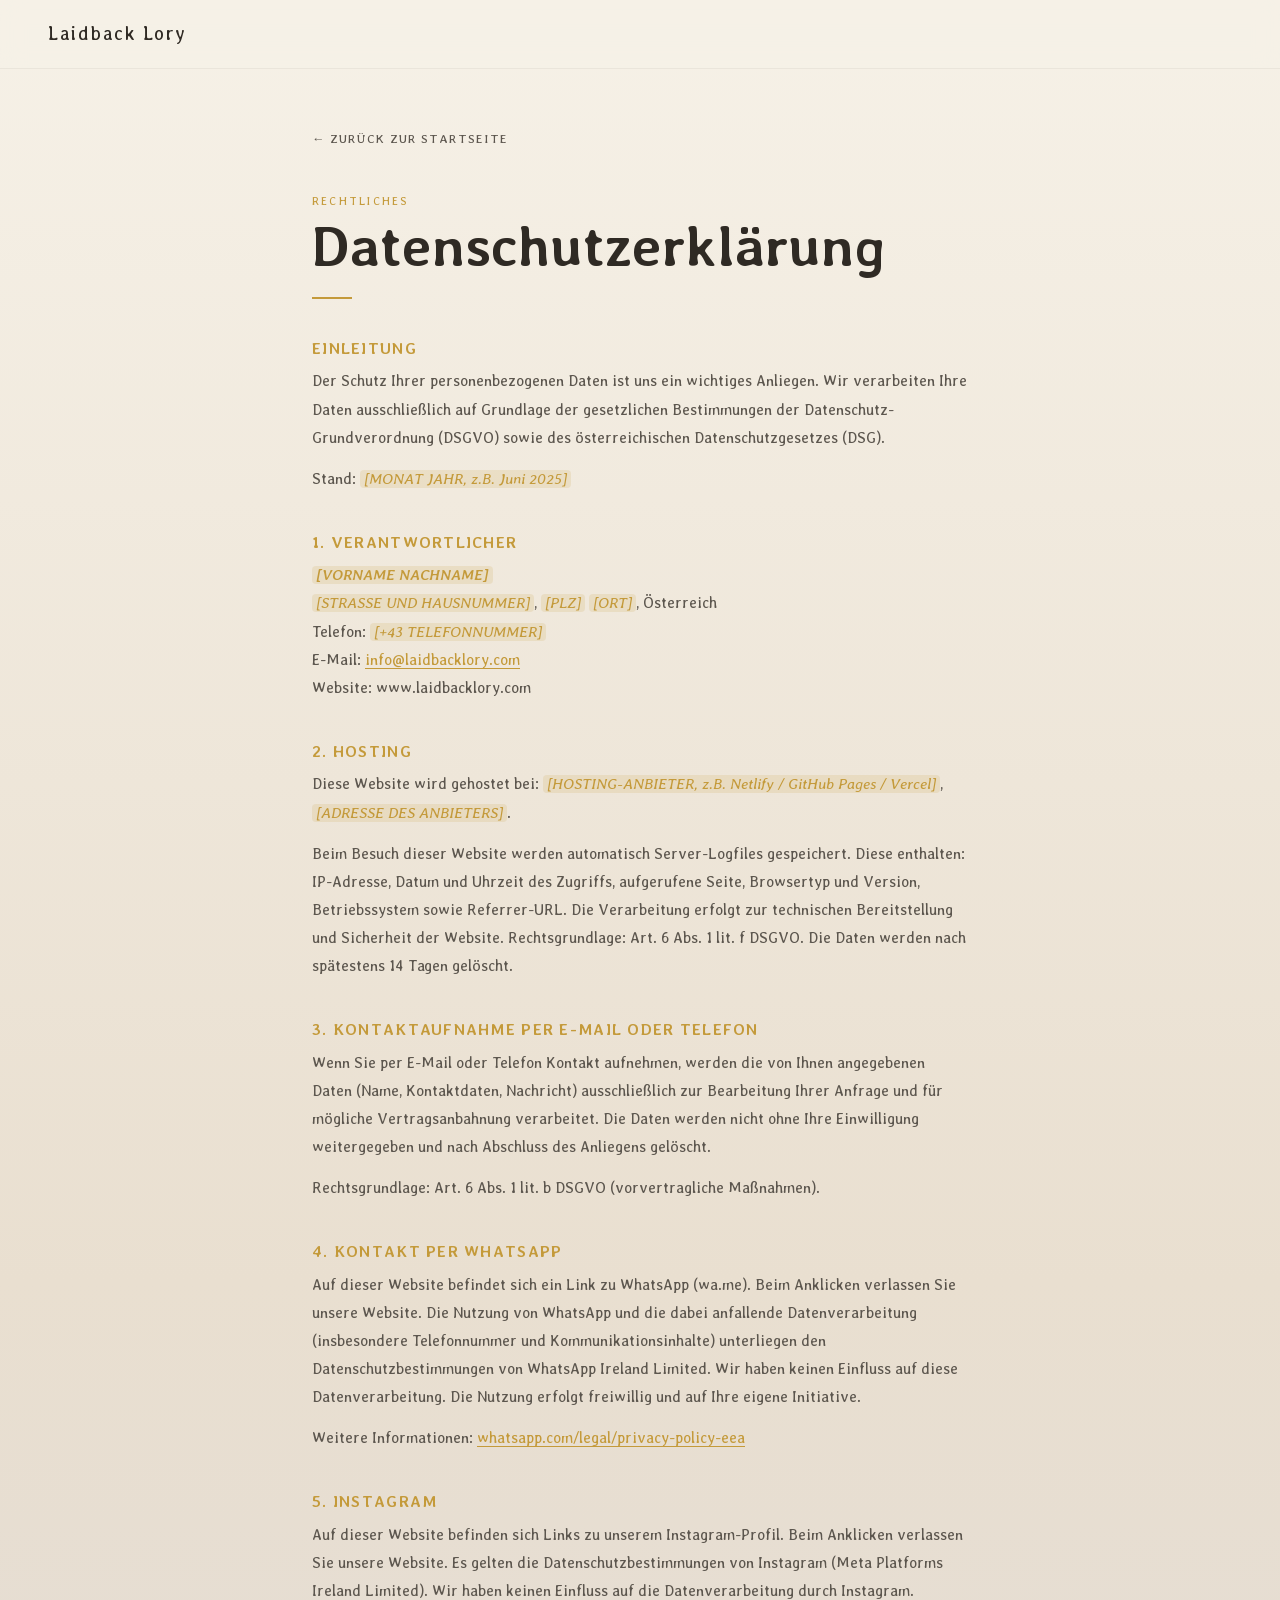
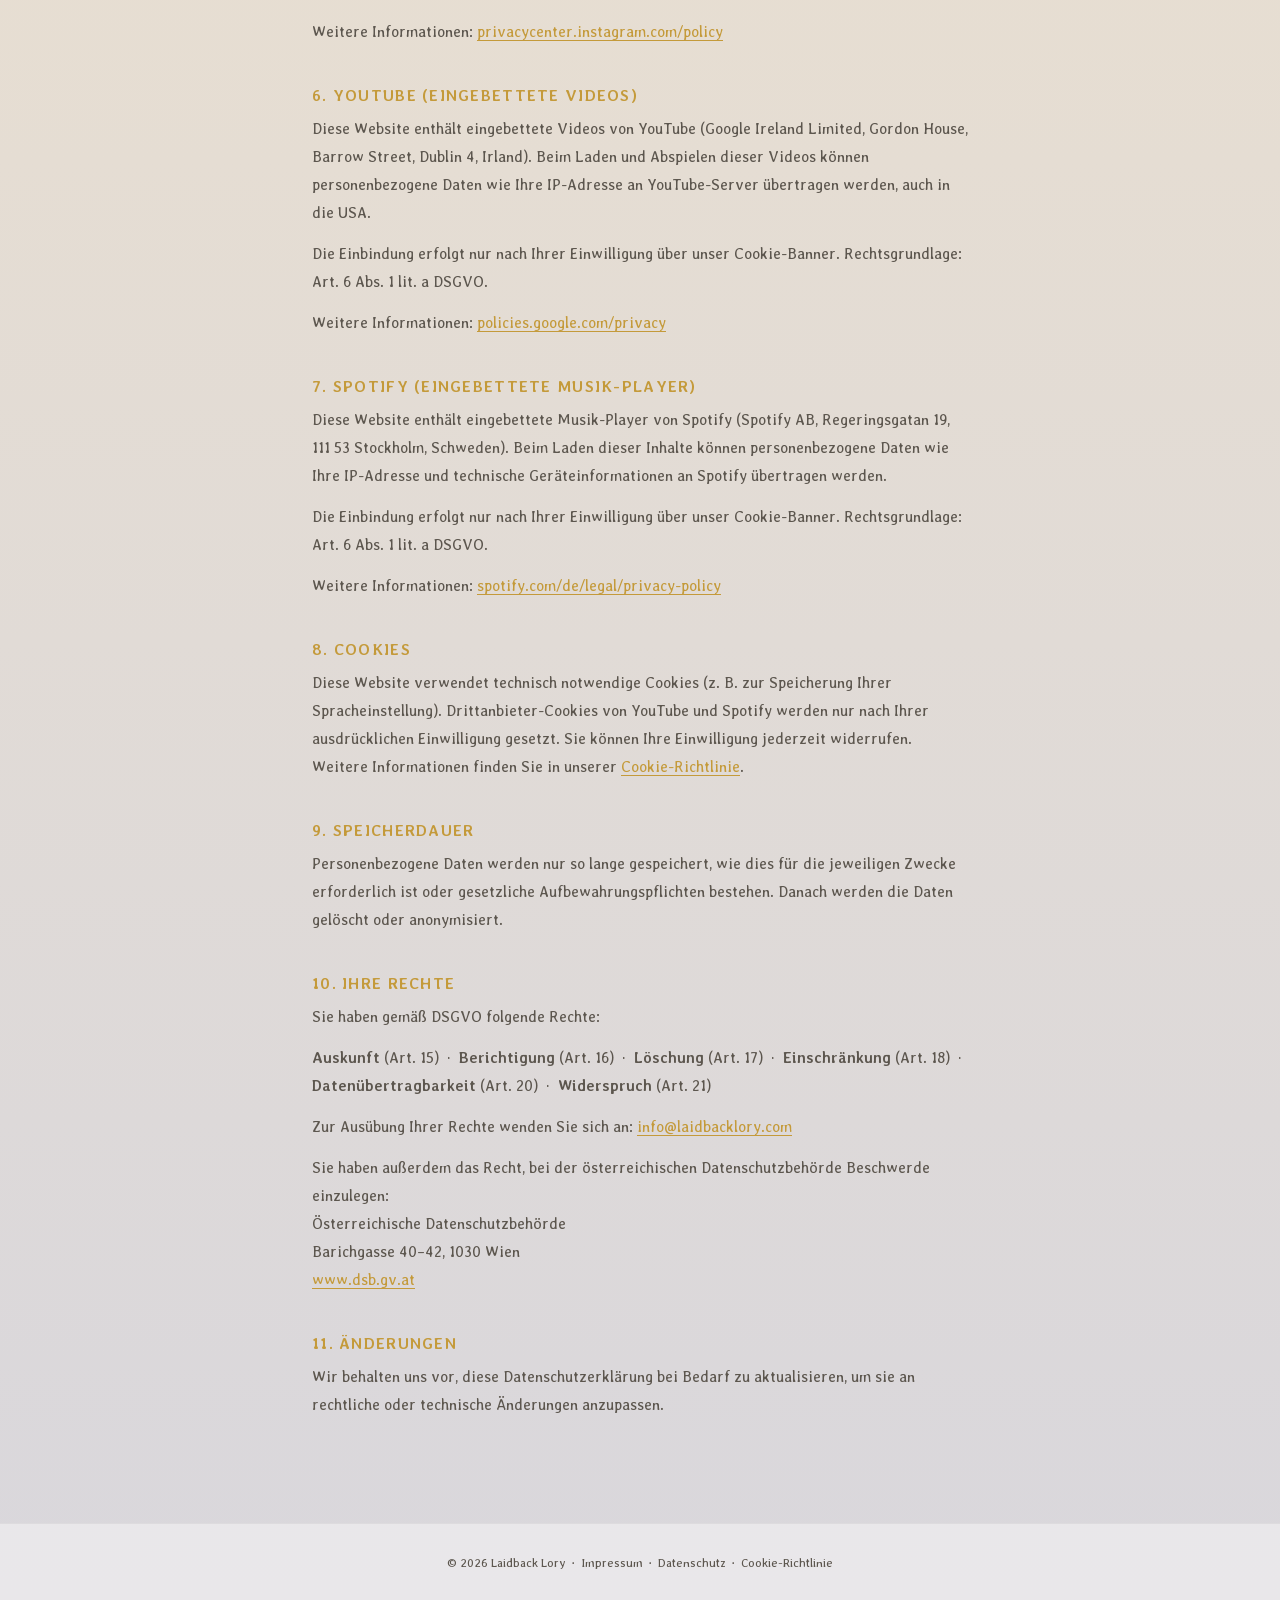
==== datenschutz.html @ 18f34f36 "document data" ====
<!DOCTYPE html>
<html lang="de">
<head>
  <meta charset="UTF-8" />
  <meta name="viewport" content="width=device-width, initial-scale=1.0"/>
  <title>Datenschutzerklärung — Laidback Lory</title>
  <meta name="robots" content="noindex, nofollow">
  <link href="https://fonts.googleapis.com/css2?family=Averia+Libre:ital,wght@0,300;0,400;0,700;1,300;1,400;1,700&display=swap" rel="stylesheet">
  <link rel="stylesheet" href="style.css">
  <style>
    .legal-wrap { max-width: 720px; margin: 0 auto; padding: 8rem 2rem 4rem; }
    .legal-wrap .section-label { font-size: 0.7rem; letter-spacing: 0.2em; text-transform: uppercase; color: var(--mustard); display: block; margin-bottom: 0.5rem; }
    .legal-wrap h1 { font-family: var(--font-h1); font-size: clamp(2rem, 5vw, 3.5rem); font-weight: 700; line-height: 1.1; margin-bottom: 0.5rem; }
    .legal-wrap .divider { width: 40px; height: 2px; background: var(--mustard); margin: 1.2rem 0 2.5rem; }
    .legal-block { margin-bottom: 2.5rem; }
    .legal-block h2 { font-family: var(--font-h2); font-size: 1rem; font-weight: 700; letter-spacing: 0.08em; text-transform: uppercase; color: var(--mustard); margin-bottom: 0.6rem; }
    .legal-block p { font-size: 0.95rem; color: var(--text-soft); line-height: 1.85; margin-bottom: 0.8rem; }
    .legal-block a { color: var(--mustard); text-decoration: underline; text-underline-offset: 3px; }
    .back-link { display: inline-flex; align-items: center; gap: 0.4rem; font-size: 0.78rem; letter-spacing: 0.1em; text-transform: uppercase; color: var(--text-soft); margin-bottom: 3rem; transition: color 0.2s; }
    .back-link:hover { color: var(--mustard); }
    .placeholder { background: rgba(196,154,58,0.15); border-radius: 4px; padding: 0 4px; color: #c49a3a; font-style: italic; }
  </style>
</head>
<body>
  <nav><a href="index.html" class="nav-logo">Laidback Lory</a></nav>

  <div class="legal-wrap">
    <a href="index.html" class="back-link">← Zurück zur Startseite</a>
    <span class="section-label">Rechtliches</span>
    <h1>Datenschutz&shy;erklärung</h1>
    <div class="divider"></div>

    <div class="legal-block">
      <h2>Einleitung</h2>
      <p>Der Schutz Ihrer personenbezogenen Daten ist uns ein wichtiges Anliegen. Wir verarbeiten Ihre Daten ausschließlich auf Grundlage der gesetzlichen Bestimmungen der Datenschutz-Grundverordnung (DSGVO) sowie des österreichischen Datenschutzgesetzes (DSG).</p>
      <p>Stand: <span class="placeholder">[MONAT JAHR, z.B. Juni 2025]</span></p>
    </div>

    <div class="legal-block">
      <h2>1. Verantwortlicher</h2>
      <p>
        <strong><span class="placeholder">[VORNAME NACHNAME]</span></strong><br>
        <span class="placeholder">[STRASSE UND HAUSNUMMER]</span>, <span class="placeholder">[PLZ]</span> <span class="placeholder">[ORT]</span>, Österreich<br>
        Telefon: <span class="placeholder">[+43 TELEFONNUMMER]</span><br>
        E-Mail: <a href="mailto:info@laidbacklory.com">info@laidbacklory.com</a><br>
        Website: www.laidbacklory.com
      </p>
    </div>

    <div class="legal-block">
      <h2>2. Hosting</h2>
      <p>Diese Website wird gehostet bei: <span class="placeholder">[HOSTING-ANBIETER, z.B. Netlify / GitHub Pages / Vercel]</span>, <span class="placeholder">[ADRESSE DES ANBIETERS]</span>.</p>
      <p>Beim Besuch dieser Website werden automatisch Server-Logfiles gespeichert. Diese enthalten: IP-Adresse, Datum und Uhrzeit des Zugriffs, aufgerufene Seite, Browsertyp und Version, Betriebssystem sowie Referrer-URL. Die Verarbeitung erfolgt zur technischen Bereitstellung und Sicherheit der Website. Rechtsgrundlage: Art. 6 Abs. 1 lit. f DSGVO. Die Daten werden nach spätestens 14 Tagen gelöscht.</p>
    </div>

    <div class="legal-block">
      <h2>3. Kontaktaufnahme per E-Mail oder Telefon</h2>
      <p>Wenn Sie per E-Mail oder Telefon Kontakt aufnehmen, werden die von Ihnen angegebenen Daten (Name, Kontaktdaten, Nachricht) ausschließlich zur Bearbeitung Ihrer Anfrage und für mögliche Vertragsanbahnung verarbeitet. Die Daten werden nicht ohne Ihre Einwilligung weitergegeben und nach Abschluss des Anliegens gelöscht.</p>
      <p>Rechtsgrundlage: Art. 6 Abs. 1 lit. b DSGVO (vorvertragliche Maßnahmen).</p>
    </div>

    <div class="legal-block">
      <h2>4. Kontakt per WhatsApp</h2>
      <p>Auf dieser Website befindet sich ein Link zu WhatsApp (wa.me). Beim Anklicken verlassen Sie unsere Website. Die Nutzung von WhatsApp und die dabei anfallende Datenverarbeitung (insbesondere Telefonnummer und Kommunikationsinhalte) unterliegen den Datenschutzbestimmungen von WhatsApp Ireland Limited. Wir haben keinen Einfluss auf diese Datenverarbeitung. Die Nutzung erfolgt freiwillig und auf Ihre eigene Initiative.</p>
      <p>Weitere Informationen: <a href="https://www.whatsapp.com/legal/privacy-policy-eea" target="_blank" rel="noopener">whatsapp.com/legal/privacy-policy-eea</a></p>
    </div>

    <div class="legal-block">
      <h2>5. Instagram</h2>
      <p>Auf dieser Website befinden sich Links zu unserem Instagram-Profil. Beim Anklicken verlassen Sie unsere Website. Es gelten die Datenschutzbestimmungen von Instagram (Meta Platforms Ireland Limited). Wir haben keinen Einfluss auf die Datenverarbeitung durch Instagram.</p>
      <p>Weitere Informationen: <a href="https://privacycenter.instagram.com/policy" target="_blank" rel="noopener">privacycenter.instagram.com/policy</a></p>
    </div>

    <div class="legal-block">
      <h2>6. YouTube (eingebettete Videos)</h2>
      <p>Diese Website enthält eingebettete Videos von YouTube (Google Ireland Limited, Gordon House, Barrow Street, Dublin 4, Irland). Beim Laden und Abspielen dieser Videos können personenbezogene Daten wie Ihre IP-Adresse an YouTube-Server übertragen werden, auch in die USA.</p>
      <p>Die Einbindung erfolgt nur nach Ihrer Einwilligung über unser Cookie-Banner. Rechtsgrundlage: Art. 6 Abs. 1 lit. a DSGVO.</p>
      <p>Weitere Informationen: <a href="https://policies.google.com/privacy?hl=de" target="_blank" rel="noopener">policies.google.com/privacy</a></p>
    </div>

    <div class="legal-block">
      <h2>7. Spotify (eingebettete Musik-Player)</h2>
      <p>Diese Website enthält eingebettete Musik-Player von Spotify (Spotify AB, Regeringsgatan 19, 111 53 Stockholm, Schweden). Beim Laden dieser Inhalte können personenbezogene Daten wie Ihre IP-Adresse und technische Geräteinformationen an Spotify übertragen werden.</p>
      <p>Die Einbindung erfolgt nur nach Ihrer Einwilligung über unser Cookie-Banner. Rechtsgrundlage: Art. 6 Abs. 1 lit. a DSGVO.</p>
      <p>Weitere Informationen: <a href="https://www.spotify.com/de/legal/privacy-policy/" target="_blank" rel="noopener">spotify.com/de/legal/privacy-policy</a></p>
    </div>

    <div class="legal-block">
      <h2>8. Cookies</h2>
      <p>Diese Website verwendet technisch notwendige Cookies (z. B. zur Speicherung Ihrer Spracheinstellung). Drittanbieter-Cookies von YouTube und Spotify werden nur nach Ihrer ausdrücklichen Einwilligung gesetzt. Sie können Ihre Einwilligung jederzeit widerrufen. Weitere Informationen finden Sie in unserer <a href="cookies.html">Cookie-Richtlinie</a>.</p>
    </div>

    <div class="legal-block">
      <h2>9. Speicherdauer</h2>
      <p>Personenbezogene Daten werden nur so lange gespeichert, wie dies für die jeweiligen Zwecke erforderlich ist oder gesetzliche Aufbewahrungspflichten bestehen. Danach werden die Daten gelöscht oder anonymisiert.</p>
    </div>

    <div class="legal-block">
      <h2>10. Ihre Rechte</h2>
      <p>Sie haben gemäß DSGVO folgende Rechte:</p>
      <p>
        <strong>Auskunft</strong> (Art. 15) &nbsp;·&nbsp; <strong>Berichtigung</strong> (Art. 16) &nbsp;·&nbsp; <strong>Löschung</strong> (Art. 17) &nbsp;·&nbsp;
        <strong>Einschränkung</strong> (Art. 18) &nbsp;·&nbsp; <strong>Datenübertragbarkeit</strong> (Art. 20) &nbsp;·&nbsp; <strong>Widerspruch</strong> (Art. 21)
      </p>
      <p>Zur Ausübung Ihrer Rechte wenden Sie sich an: <a href="mailto:info@laidbacklory.com">info@laidbacklory.com</a></p>
      <p>Sie haben außerdem das Recht, bei der österreichischen Datenschutzbehörde Beschwerde einzulegen:<br>
      Österreichische Datenschutzbehörde<br>
      Barichgasse 40–42, 1030 Wien<br>
      <a href="https://www.dsb.gv.at" target="_blank" rel="noopener">www.dsb.gv.at</a></p>
    </div>

    <div class="legal-block">
      <h2>11. Änderungen</h2>
      <p>Wir behalten uns vor, diese Datenschutzerklärung bei Bedarf zu aktualisieren, um sie an rechtliche oder technische Änderungen anzupassen.</p>
    </div>
  </div>

  <footer>
    <p>&copy; <span id="yr"></span> Laidback Lory &nbsp;·&nbsp;
    <a href="impressum.html">Impressum</a> &nbsp;·&nbsp;
    <a href="datenschutz.html">Datenschutz</a> &nbsp;·&nbsp;
    <a href="cookies.html">Cookie-Richtlinie</a></p>
  </footer>
  <script>document.getElementById('yr').textContent = new Date().getFullYear();</script>
</body>
</html>
---- style.css ----
/* ============================================================
   LAIDBACK LORY — style.css
   ============================================================ */




/* ████████████████████████████████████████████████████████████
   ✏️  ZONA DE EDICIÓN FÁCIL — TIPOGRAFÍAS
   Aquí podés cambiar cada fuente por separado sin tocar nada más.
   Para cambiar una fuente: reemplazá el nombre entre comillas.
   Ejemplo: 'DM Sans' → 'Georgia' o cualquier fuente de Google Fonts.
   ████████████████████████████████████████████████████████████ */

:root {

  /* ── Fuentes ─────────────────────────────────────────────── */

  /* Fuente del CUERPO — texto general de la página */
  --font-body: 'Averia Libre', sans-serif;

  /* Fuente del LOGO en la barra de navegación */
  --font-nav-logo: 'Averia Libre', serif;

  /* Fuente del TÍTULO PRINCIPAL H1 (sección Hero) */
  --font-h1: 'Averia Libre', serif;

  /* Fuente de los TÍTULOS DE SECCIÓN H2 (About, Music, Videos, etc.) */
  --font-h2: 'Averia Libre', serif;

  /* Fuente de los TÍTULOS DE TARJETA H3 (Weddings, Festivals, etc.) */
  --font-h3: 'Averia Libre', serif;

  /* Fuente de los TÍTULOS DE TRACK en la sección Music */
  --font-track-title: 'Averia Libre', serif;

  /* Fuente de los TÍTULOS DE VIDEO en la sección Videos */
  --font-video-title: 'Averia Libre', serif;

  /* Fuente del NOMBRE DE GÉNERO en la sección Repertoire */
  --font-genre-name: 'Averia Libre', serif;

  /* ── Tamaños de fuente ───────────────────────────────────── */

  /* Tamaño del TÍTULO PRINCIPAL H1 — usa clamp(mínimo, escalable, máximo) */
  --size-h1: clamp(3rem, 6vw, 6.5rem);

  /* Tamaño de los TÍTULOS DE SECCIÓN H2 */
  --size-h2: clamp(2rem, 4vw, 3rem);

  /* Tamaño de los TÍTULOS DE TARJETA H3 (servicios) */
  --size-h3: 1.25rem;

  /* Tamaño del LOGO en la navegación */
  --size-nav-logo: 1.2rem;

  /* Tamaño de los LINKS de navegación */
  --size-nav-links: 0.78rem;

  /* Tamaño del SUBTÍTULO del Hero ("Austrian Indie / Folk Soul") */
  --size-hero-tag: 0.7rem;

  /* Tamaño de la ETIQUETA de sección (ej: "Discography", "The Artist") */
  --size-section-label: 0.7rem;

  /* Tamaño del texto de las TARJETAS de servicios */
  --size-card-text: 0.92rem;

}




/* ████████████████████████████████████████████████████████████
   🖼️  ZONA DE EDICIÓN FÁCIL — IMÁGENES Y MULTIMEDIA
   Aquí podés cambiar el tamaño de cada imagen/video por separado.
   ████████████████████████████████████████████████████████████ */

:root {

  /* ── FOTO DE PORTADA (Hero) ──────────────────────────────── */
  /* Ruta de la imagen de fondo del Hero */
  /* Para cambiarla: reemplazá la URL entre comillas */
  --hero-bg-image: url(./img/PSX_20251005_213804.jpg);

  /* ── FOTO DE ABOUT ───────────────────────────────────────── */
  /* Ancho de la foto en la sección About (escritorio) */
  --about-img-width-desktop: 440px;
  /* Alto de la foto en la sección About (escritorio) */
  --about-img-height-desktop: 600px;
  /* Ancho de la foto en la sección About (móvil) */
  --about-img-width-mobile: 100%;
  /* Alto de la foto en la sección About (móvil) */
  --about-img-height-mobile: 420px;

  /* ── FOTOS DEL CARRUSEL ──────────────────────────────────── */
  /* Ancho de cada foto en el carrusel (escritorio) */
  --carousel-item-width: 340px;
  /* Alto de cada foto en el carrusel (escritorio) */
  --carousel-item-height: 220px;
  /* Ancho de cada foto en el carrusel (móvil) */
  --carousel-item-width-mobile: 270px;
  /* Alto de cada foto en el carrusel (móvil) */
  --carousel-item-height-mobile: 175px;

  /* ── VIDEOS (YouTube) ────────────────────────────────────── */
  /* Los videos usan proporción 16:9 automática — se adaptan al contenedor */
  /* Ancho mínimo de cada columna de video */
  --video-col-min-width: 320px;

  /* ── MÚSICA (Spotify embeds) ─────────────────────────────── */
  /* Ancho mínimo de cada columna de música */
  --music-col-min-width: 280px;

}




/* ============================================================
   1. COLORES Y VARIABLES DE DISEÑO
   ============================================================ */
:root {
  --cream:        #f6f1e7;
  --sand:         #e6dccb;
  --mustard:      #c49a3a;
  --mustard-soft: #d8b25c;
  --lavender:     #8f87a8;
  --ice-blue:     #b7cad6;
  --pine:         #5d6b63;
  --text-dark:    #2f2a24;
  --text-soft:    #5c564e;
  --section-bg:   #efe7da;
  --section-alt:  #e7dfd2;
  --card-bg:      rgba(255,255,255,0.45);
}


/* ============================================================
   2. RESET GENERAL
   ============================================================ */
* { margin: 0; padding: 0; box-sizing: border-box; }
html { scroll-behavior: smooth; }
body {
  background: linear-gradient(180deg, #f6f1e7 0%, #e9dfd0 40%, #d9d7dc 100%);
  color: var(--text-dark);
  font-family: var(--font-body);
  overflow-x: hidden;
}
a         { color: var(--text-soft); text-decoration: none; }
a:visited { color: var(--text-soft); }
a:hover   { color: var(--mustard); }
img, iframe { max-width: 100%; }


/* ============================================================
   3. NAVEGACIÓN
   ============================================================ */
nav {
  position: fixed;
  top: 0; left: 0; right: 0;
  z-index: 1000;
  display: flex;
  justify-content: space-between;
  align-items: center;
  padding: 1.4rem 3rem;
  background: rgba(246,241,231,0.82);
  backdrop-filter: blur(12px);
  border-bottom: 1px solid rgba(0,0,0,0.05);
}
.nav-logo {
  color: var(--text-dark);
  font-family: var(--font-nav-logo);
  font-size: var(--size-nav-logo);
  letter-spacing: 0.08em;
}
.nav-right  { display: flex; align-items: center; gap: 2rem; }
.nav-links  { display: flex; gap: 2rem; list-style: none; }
.nav-links a {
  font-size: var(--size-nav-links);
  letter-spacing: 0.12em;
  text-transform: uppercase;
  transition: 0.2s;
}
.nav-links a:hover { color: var(--mustard); }

#languageSwitcher {
  background: rgba(255,255,255,0.6);
  color: var(--text-dark);
  border: 1px solid rgba(0,0,0,0.08);
  padding: 0.5rem;
  border-radius: 6px;
}

/* ── Hamburguesa — oculta en desktop ── */
.nav-hamburger {
  display: none;
  flex-direction: column;
  justify-content: center;
  gap: 5px;
  width: 36px;
  height: 36px;
  cursor: pointer;
  background: none;
  border: none;
  padding: 4px;
  z-index: 1100;
}
.nav-hamburger span {
  display: block;
  height: 2px;
  background: var(--text-dark);
  border-radius: 2px;
  transition: transform 0.3s ease, opacity 0.3s ease;
}
.nav-hamburger.open span:nth-child(1) { transform: translateY(7px) rotate(45deg); }
.nav-hamburger.open span:nth-child(2) { opacity: 0; }
.nav-hamburger.open span:nth-child(3) { transform: translateY(-7px) rotate(-45deg); }


/* ============================================================
   4. HERO
   ============================================================ */
#hero {
  background:
    linear-gradient(to bottom, rgba(246,241,231,0.25), rgba(246,241,231,0.88)),
    var(--hero-bg-image) center top/cover no-repeat;
  /* altura y layout controlados desde index.html */
}
.hero-content {
  max-width: 700px;
  animation: fadeUp 1s ease;
}
.hero-tag {
  color:var(--text-soft);
  letter-spacing: 0.25em;
 /* font-size: var(--size-hero-tag);¨*/
  font-size:x-large;
  margin-bottom: 1rem;
  display: block;
}
h1 {
  font-family: var(--font-h1);
  font-size: var(--size-h1);
  line-height: 0.95;
  font-weight: 700;
  margin-bottom: 1.5rem;
}
h1 em { color: var(--mustard); font-style: italic; }
.hero-sub {
  font-size: large;
  max-width: 520px;
  line-height: 1.7;
  color: var(--text-soft);
  margin-bottom: 2rem;
}
.hero-ctas { display: flex; gap: 1rem; flex-wrap: wrap; }


/* ============================================================
   5. BOTONES
   ============================================================ */
.btn {
  padding: 0.9rem 1.8rem;
  border-radius: 6px;
  text-transform: uppercase;
  letter-spacing: 0.1em;
  font-size: 0.75rem;
  transition: 0.25s;
  display: inline-block;
}
.btn-primary       { background: var(--mustard); color: white; }
.btn-primary:hover { background: var(--lavender); color: white; }
.btn-outline       { border: 1px solid rgba(0,0,0,0.1); color: var(--text-dark); background: rgba(255,255,255,0.25); }
.btn-outline:hover { background: rgba(255,255,255,0.5); }


/* ============================================================
   6. BASE DE SECCIONES
   ============================================================ */
section { padding: 4rem 3rem; }

.section-label {
  color: var(--mustard);
  text-transform: uppercase;
  letter-spacing: 0.3em;
  font-size: var(--size-section-label);
  margin-bottom: 0.8rem;
  display: block;
}
p.section-label {
  font-size: var(--size-section-label);
  color: var(--mustard);
  text-transform: uppercase;
  letter-spacing: 0.3em;
  margin-bottom: 0.8rem;
  line-height: 1;
} 
h2 {
  font-family: var(--font-h2);
  font-size: var(--size-h2);
  margin-bottom: 1rem;
}
h2 em { color: var(--mustard); font-style: italic; }
.divider {
  width: 40px;
  height: 2px;
  background: var(--mustard);
  margin-bottom: 2rem;
}


/* ============================================================
   7. MUSIC
   ============================================================ */
#music { background: var(--section-bg); }

.music-grid {
  display: grid;
  grid-template-columns: repeat(3, 1fr);
  gap: 1.5rem;
}
.track-card {
  background: rgba(255,255,255,0.55);
  border: 1px solid rgba(0,0,0,0.06);
  backdrop-filter: blur(12px);
  border-radius: 12px;
  overflow: hidden;
  transition: 0.25s;
  display: flex;
  flex-direction: column;
}
.track-card:hover { transform: translateY(-4px); }
.track-card iframe { width: 100% !important; height: 152px; }
.track-info  {
  padding: 0.9rem 1rem;
}
.track-title {
  font-family: var(--font-track-title);
  font-size: 1rem;
  margin-bottom: 0.2rem;
}
.track-meta  { font-size: 0.75rem; color: var(--text-soft); }


/* ============================================================
   8. VIDEOS
   ============================================================ */
.videos-grid {
  display: grid;
  grid-template-columns: repeat(auto-fit, minmax(var(--video-col-min-width), 1fr));
  gap: 1.5rem;
}
.video-card {
  background: rgba(255,255,255,0.5);
  border: 1px solid rgba(0,0,0,0.05);
  backdrop-filter: blur(10px);
  border-radius: 12px;
  overflow: hidden;
  transition: 0.25s;
}
.video-card:hover  { transform: translateY(-4px); }
.video-card iframe { width: 100%; aspect-ratio: 16/9; border: none; }
.video-caption     { padding: 1rem; }
.video-title       {
  font-family: var(--font-video-title);
}


/* ============================================================
   9. ABOUT
   ============================================================ */
#about { background: var(--section-alt); }

.about-inner {
  display: flex;
  align-items: center;
  gap: 2.5rem;
  width: 100%;
  max-width: 960px;
}
.about-img {
  width: var(--about-img-width-desktop);
  height: var(--about-img-height-desktop);
  object-fit: cover;
  object-position: top center;
  border-radius: 10px;
  flex-shrink: 0;
  display: block;
}
.about-text p {
  font-size:large;
  line-height: 1.75;
  color: var(--text-soft);
  margin-bottom: 1rem;
}
.about-text { flex: 1; }
.about-text h2 {
  color: var(--text-dark);
  font-family: var(--font-h2);
  font-size: var(--size-h2);
  font-weight: normal;
}


/* ============================================================
   10. CARRUSEL DE FOTOS
   ============================================================ */
#galeria {
  background: var(--section-bg);
  padding: 5rem 0;
  overflow: hidden;
}
.galeria-header {
  padding: 0 3rem 2.5rem;
}
@media (max-width: 768px) {
  .galeria-header { padding: 0 1.2rem 2rem; }
}
.carousel-wrap {
  position: relative;
  -webkit-mask: linear-gradient(90deg, transparent 0, #000 7%, #000 93%, transparent 100%);
          mask: linear-gradient(90deg, transparent 0, #000 7%, #000 93%, transparent 100%);
}
.carousel-track {
  display: flex;
  gap: 1.2rem;
  width: max-content;
  animation: c-scroll 22s linear infinite;
}
.carousel-track:hover  { animation-play-state: paused; }
.carousel-track.paused { animation-play-state: paused; }

/* ── Botones ❮ ❯ del carrusel ── */
.carousel-btn {
  position: absolute;
  top: 50%;
  transform: translateY(-50%);
  z-index: 10;
  width: 42px;
  height: 42px;
  border-radius: 50%;
  border: 1.5px solid rgba(196,154,58,0.5);
  background: rgba(246,241,231,0.82);
  backdrop-filter: blur(8px);
  color: var(--mustard);
  font-size: 1.1rem;
  cursor: pointer;
  display: flex;
  align-items: center;
  justify-content: center;
  transition: background 0.2s, border-color 0.2s, transform 0.2s;
  box-shadow: 0 2px 12px rgba(0,0,0,0.08);
}
.carousel-btn:hover {
  background: var(--mustard);
  border-color: var(--mustard);
  color: var(--cream);
  transform: translateY(-50%) scale(1.08);
}
.carousel-btn.prev { left: 0.6rem; }
.carousel-btn.next { right: 0.6rem; }

@keyframes c-scroll {
  0%   { transform: translateX(0); }
  100% { transform: translateX(-50%); }
}
.c-item {
  width: var(--carousel-item-width);
  height: var(--carousel-item-height);
  flex-shrink: 0;
  overflow: hidden;
  position: relative;
  border-radius: 12px;
  border: 1px solid rgba(0,0,0,0.06);
  background: rgba(255,255,255,0.4);
  backdrop-filter: blur(8px);
  transition: transform 0.3s ease, box-shadow 0.3s ease;
}
.c-item:hover { transform: translateY(-4px); box-shadow: 0 12px 32px rgba(0,0,0,0.1); }
.c-item img   { width: 100%; height: 100%; object-fit: cover; display: block; transition: transform 0.5s ease; }
.c-item:hover img { transform: scale(1.05); }
.c-overlay {
  position: absolute; inset: 0;
  background: linear-gradient(to top, rgba(46,40,30,0.55) 0%, transparent 55%);
  opacity: 0;
  transition: opacity 0.35s;
  display: flex; align-items: flex-end;
  padding: 1rem 1.2rem;
  border-radius: 12px;
}
.c-item:hover .c-overlay { opacity: 1; }
.c-label {
  font-size: 0.62rem;
  letter-spacing: 0.2em;
  text-transform: uppercase;
  color: var(--cream);
  font-family: var(--font-body);
}


/* ============================================================
   11. SERVICIOS / LIVE
   ============================================================ */
#servicios { background: var(--section-alt); }

.servicios-grid {
  display: grid;
  grid-template-columns: repeat(auto-fit, minmax(240px, 1fr));
  gap: 1.5rem;
  margin-top: 2.5rem;
}
.s-card {
  background: rgba(255,255,255,0.5);
  border: 1px solid rgba(0,0,0,0.06);
  backdrop-filter: blur(10px);
  border-radius: 14px;
  padding: 2.2rem 2rem;
  transition: transform 0.25s, box-shadow 0.25s;
  position: relative;
  overflow: hidden;
}
.s-card::before {
  content: '';
  position: absolute; top: 0; left: 0; right: 0; height: 2px;
  background: linear-gradient(90deg, var(--mustard), var(--mustard-soft), transparent);
  transform: scaleX(0);
  transform-origin: left;
  transition: transform 0.4s ease;
}
.s-card:hover { transform: translateY(-5px); box-shadow: 0 16px 40px rgba(0,0,0,0.08); }
.s-card:hover::before { transform: scaleX(1); }
.s-card h3 {
  font-family: var(--font-h3);
  font-size: var(--size-h3);
  color: var(--text-dark);
  margin-bottom: 0.5rem;
}
.s-card p { font-size: var(--size-card-text); color: var(--text-soft); line-height: 1.75; }


/* ============================================================
   12. REPERTORIO
   ============================================================ */
#repertorio { background: var(--section-bg); }

.rep-layout {
  display: grid;
  grid-template-columns: 1fr 1.1fr;
  gap: 5rem;
  align-items: start;
  margin-top: 2.5rem;
}
.rep-sticky { position: sticky; top: 6rem; }
.rep-sticky p { font-size: 1rem; color: var(--text-soft); line-height: 1.85; margin-bottom: 0; }
.rep-sticky .section-label { color: var(--mustard); }
.rep-sticky h2 {
  font-family: var(--font-h2);
  font-size: var(--size-h2);
  color: var(--text-dark);
  margin-bottom: 1rem;
  font-weight: normal;
}
.rep-note {
  padding: 1.4rem 1.6rem;
  background: rgba(196,154,58,0.07);
  border-left: 3px solid var(--mustard-soft);
  border-radius: 0 8px 8px 0;
  font-style: italic; font-size: 0.95rem;
  color: var(--text-soft); line-height: 1.75;
  margin-bottom: 1.8rem;
}
.genero-list { display: flex; flex-direction: column; }
.genero-row {
  display: flex; align-items: center; justify-content: space-between;
  padding: 1.1rem 0;
  border-bottom: 1px solid rgba(0,0,0,0.07);
  transition: padding-left 0.3s ease;
  cursor: default;
}
.genero-row:hover { padding-left: 0.6rem; }
.genero-name {
  font-family: var(--font-genre-name);
  font-size: 1.25rem; font-style: italic;
  color: var(--text-dark); transition: color 0.25s;
}
.genero-row:hover .genero-name { color: var(--mustard); }
.genero-tags { display: flex; gap: 0.4rem; flex-wrap: wrap; justify-content: flex-end; }
.g-tag {
  font-size: 0.58rem; letter-spacing: 0.15em; text-transform: uppercase;
  color: var(--text-soft);
  background: rgba(255,255,255,0.6);
  border: 1px solid rgba(0,0,0,0.08);
  border-radius: 20px; padding: 0.22rem 0.6rem;
  transition: all 0.25s;
}
.genero-row:hover .g-tag { border-color: rgba(196,154,58,0.35); color: var(--mustard); background: rgba(196,154,58,0.06); }


/* ============================================================
   12b. REP PILLARS
   ============================================================ */
.rep-pillars {
  display: flex;
  flex-direction: column;
  margin-bottom: 1.8rem;
  gap: 0;
}
.rep-pillar {
  padding: 0.25rem 0;
  border-bottom: 1px solid rgba(0,0,0,0.07);
  transition: padding-left 0.3s ease;
}
.rep-pillar:first-child { border-top: 1px solid rgba(0,0,0,0.07); }
.rep-pillar:hover { padding-left: 0.4rem; }
.rep-pillar-title {
  font-family: var(--font-genre-name);
  font-size: 0.65rem;
  letter-spacing: 0.2em;
  text-transform: uppercase;
  color: var(--mustard);
  margin-bottom: 0;
  line-height: 1;
  display: flex;
  align-items: center;
  gap: 0.4rem;
}
.rep-pillar-icon {
  color: var(--mustard-soft);
  font-size: 0.9rem;
  line-height: 1;
  transition: color 0.25s;
}
.rep-pillar:hover .rep-pillar-icon { color: var(--mustard); }
.rep-pillar-text {
  font-size: 0.88rem;
  color: var(--text-soft);
  line-height: 1.3;
  margin: 0;
}

/* ============================================================
   13. CONTACT
   ============================================================ */
.social-buttons {
  display: flex;
  justify-content: center;
  gap: 1rem;
  flex-wrap: wrap;
}


/* ============================================================
   14. FOOTER
   ============================================================ */
footer {
  padding: 2rem;
  background: rgba(255,255,255,0.4);
  text-align: center;
  border-top: 1px solid rgba(0,0,0,0.05);
}
footer p { color: var(--text-soft); font-size: 0.75rem; }


/* ============================================================
   15. ANIMACIONES
   ============================================================ */
@keyframes fadeUp {
  from { opacity: 0; transform: translateY(25px); }
  to   { opacity: 1; transform: translateY(0); }
}
.rv {
  opacity: 0;
  transform: translateY(22px);
  transition: opacity 0.75s ease, transform 0.75s ease;
}
.rv.v       { opacity: 1; transform: none; }
.rv-d1      { transition-delay: 0.1s; }
.rv-d2      { transition-delay: 0.2s; }
.rv-d3      { transition-delay: 0.3s; }


/* ============================================================
   16. RESPONSIVE / MOBILE
   ============================================================ */
@media (max-width: 900px) {
  .rep-layout { grid-template-columns: 1fr; gap: 2.5rem; }
  .rep-sticky { position: static; }
}

@media (max-width: 768px) {

  /* ── Nav ── */
  nav {
    flex-direction: row;
    padding: 1rem 1.5rem;
    justify-content: space-between;
    align-items: center;
  }
  .nav-right {
    display: none;
    flex-direction: column;
    align-items: flex-start;
    gap: 0;
    position: fixed;
    top: 0; left: 0; right: 0;
    height: 100vh;
    background: rgba(246,241,231,0.97);
    backdrop-filter: blur(16px);
    padding: 5rem 2rem 2rem;
    z-index: 1050;
    overflow-y: auto;
  }
  .nav-right.open { display: flex; }

  .nav-links {
    flex-direction: column;
    gap: 0;
    width: 100%;
  }
  .nav-links li { border-bottom: 1px solid rgba(0,0,0,0.06); }
  .nav-links a {
    display: block;
    padding: 1.1rem 0;
    font-size: 1rem;
    letter-spacing: 0.08em;
  }

  #languageSwitcher {
    margin-top: 1.5rem;
    width: 100%;
    padding: 0.8rem;
    font-size: 0.9rem;
  }

  .nav-hamburger {
    display: flex;
    position: relative;
    z-index: 1100;
  }

  /* ── Ajustes generales mobile ── */
  section      { padding: 3rem 1.2rem; }
  .hero-ctas   { justify-content: center; }
  .music-grid  { grid-template-columns: 1fr; }
  .videos-grid { grid-template-columns: 1fr; }
  .about-inner { flex-direction: column; align-items: flex-start; }
  .about-text  { order: 1; }   /* texto primero en mobile */
  .about-img   { order: 2; }   /* foto después en mobile */

  /* Imagen About en móvil — usa las variables definidas arriba */
  .about-img {
    width: var(--about-img-width-mobile);
    height: var(--about-img-height-mobile);
    align-self: center;
  }

  /* Texto About en móvil — reducido respecto al desktop */
  .about-text p              { font-size: 0.92rem; line-height: 1.75; }
  .about-text h2             { font-size: clamp(1.6rem, 6vw, 2.2rem); text-align: left; }
  .about-text .section-label { font-size: var(--size-section-label); color: var(--mustard); text-align: left; display: block; }
  .about-text .divider       { margin-left: 0; }

  .btn         { width: 100%; text-align: center; }
  .servicios-grid { grid-template-columns: 1fr; }

   /* Hero tag más pequeño en mobile */
  .hero-tag { font-size: 1rem; color: var(--text-dark); }

  /* Fotos del carrusel en móvil — usa las variables definidas arriba */
  .c-item {
    width: var(--carousel-item-width-mobile);
    height: var(--carousel-item-height-mobile);
  }
}
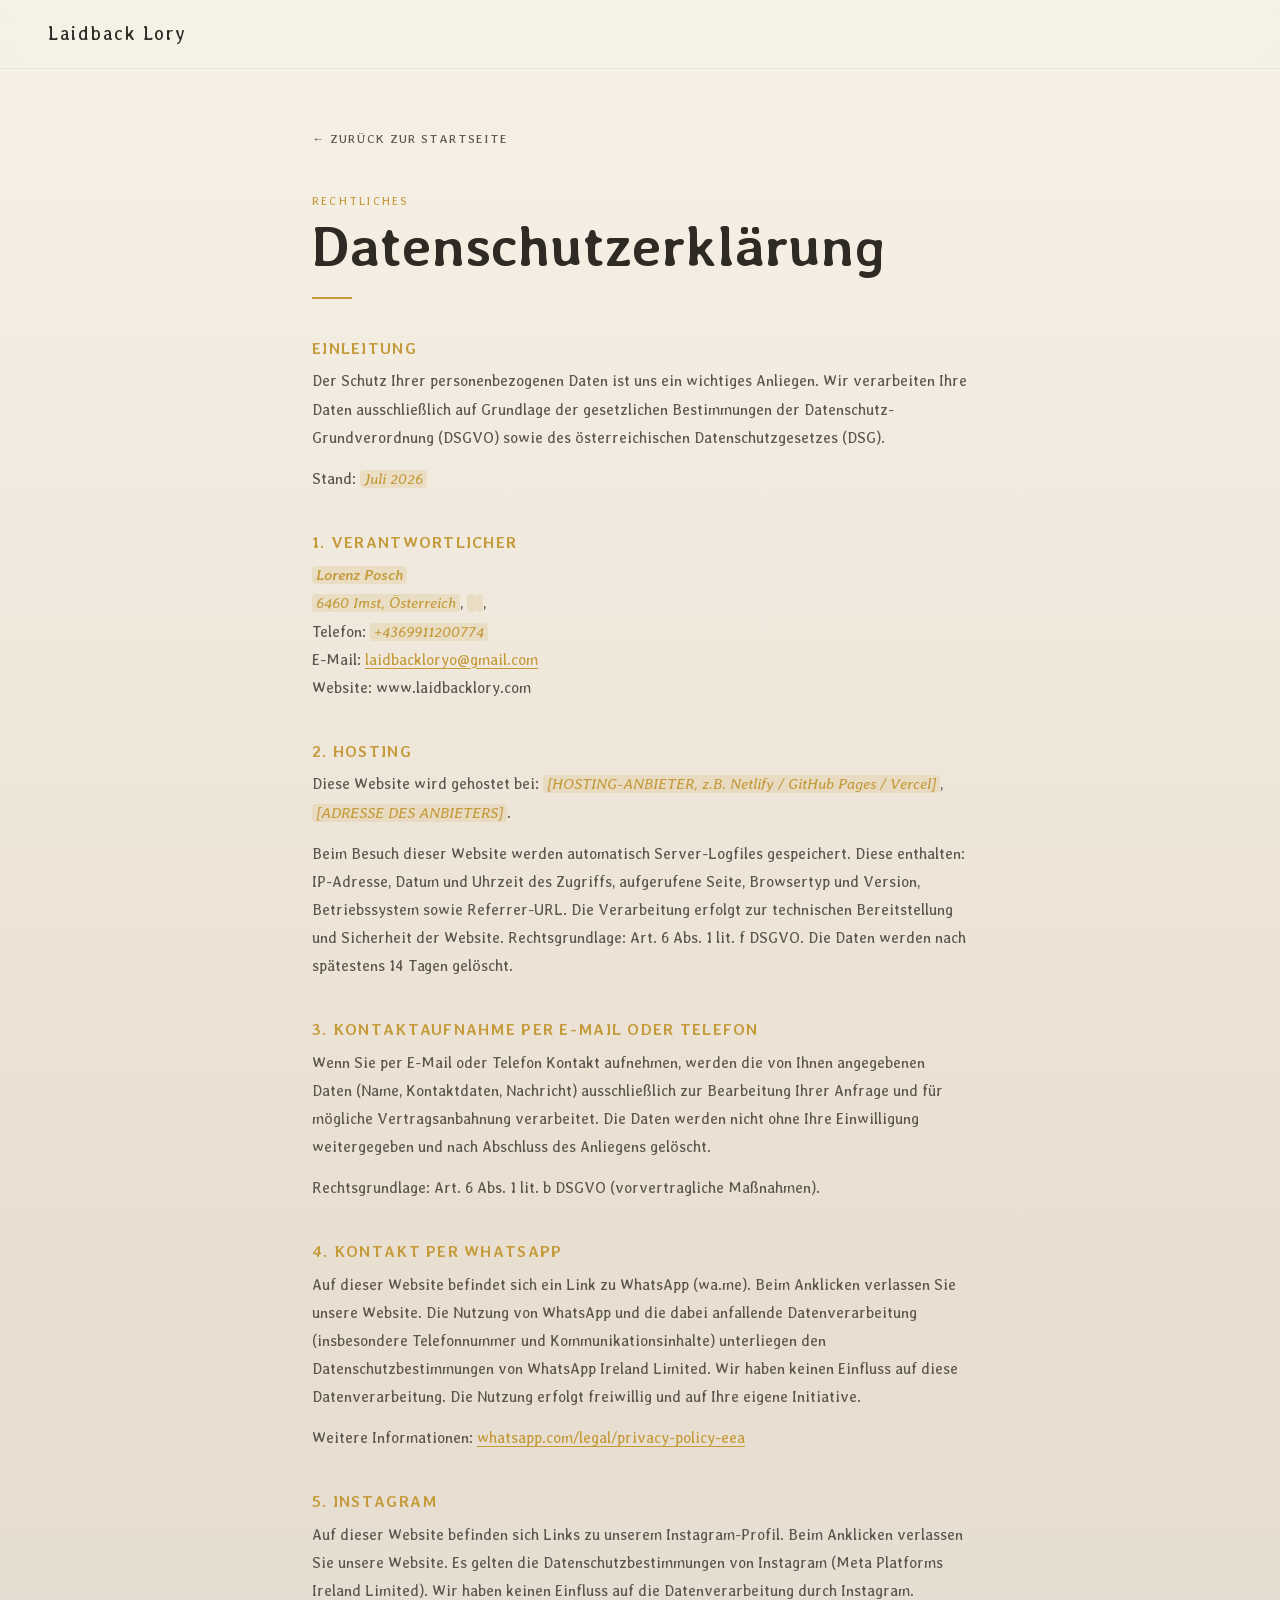
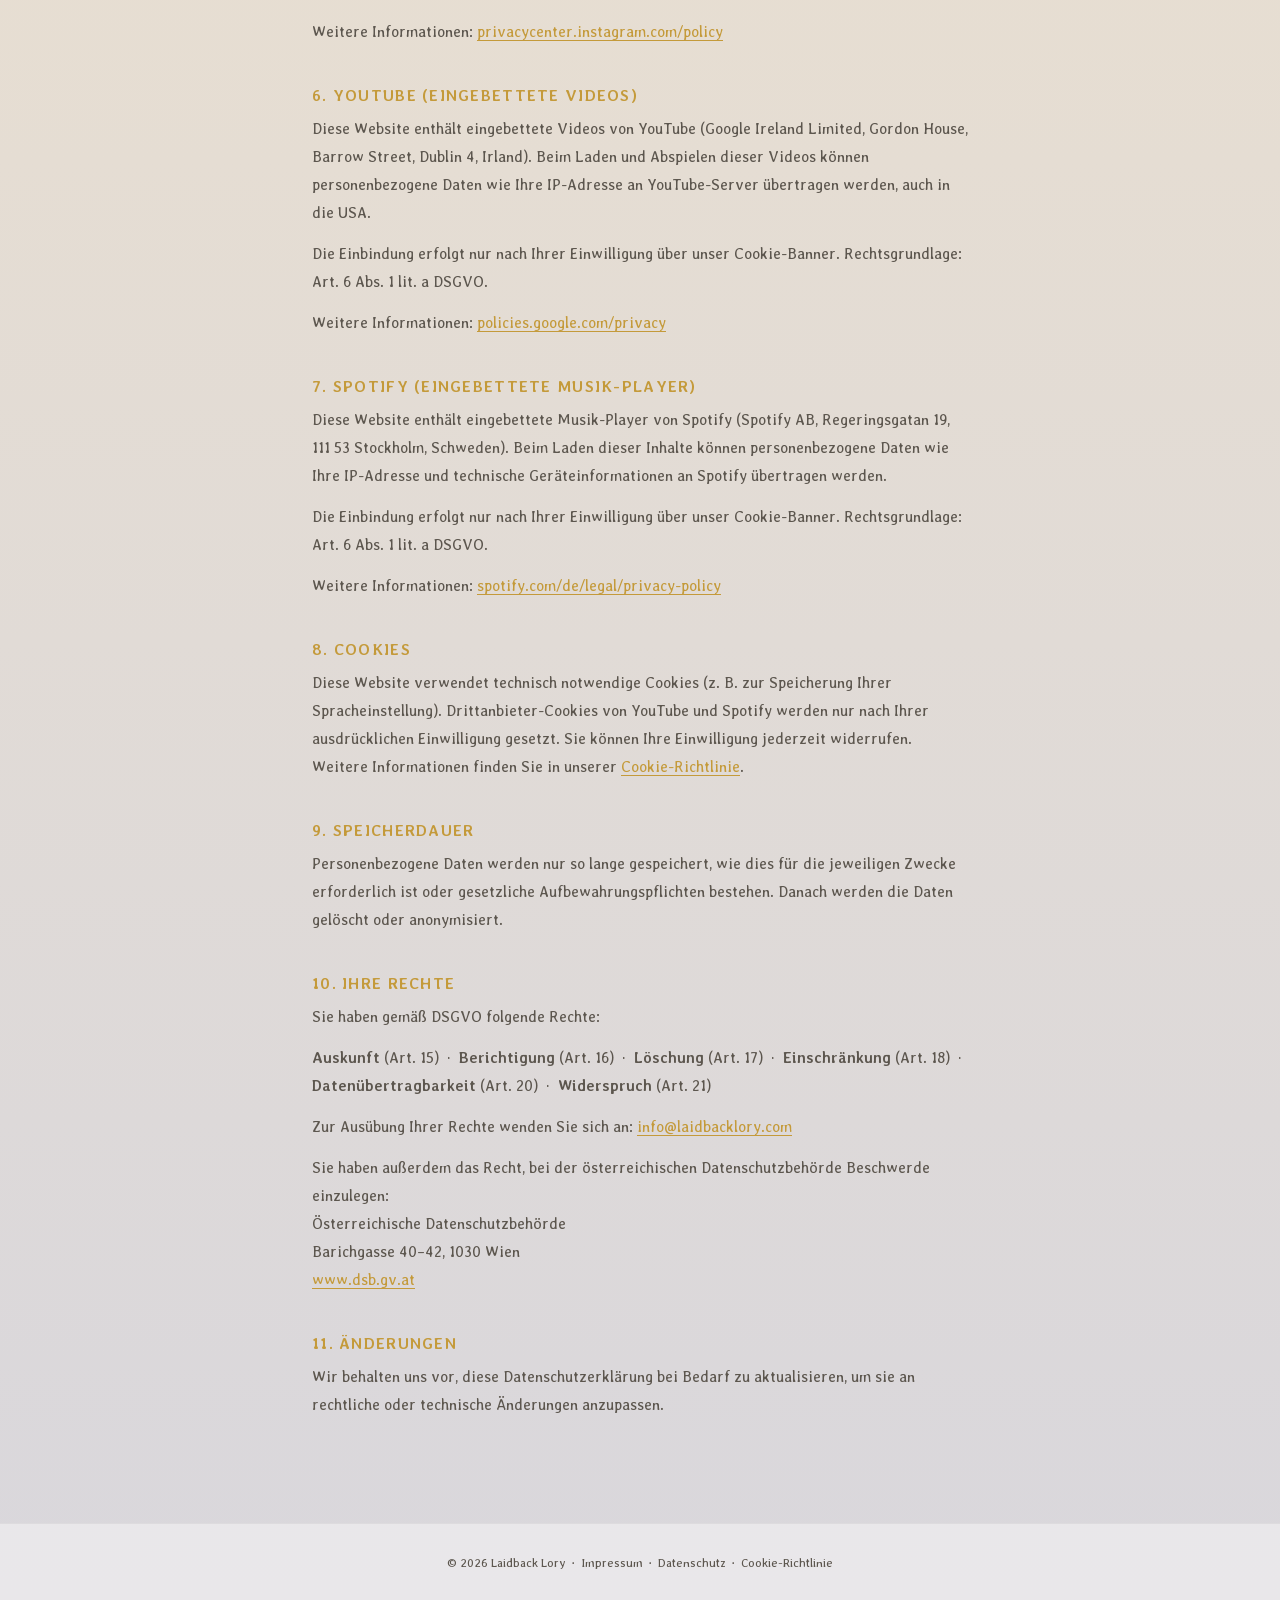
==== commit e4865737: "textose" ====
--- a/datenschutz.html
+++ b/datenschutz.html
@@ -33,16 +33,16 @@
     <div class="legal-block">
       <h2>Einleitung</h2>
       <p>Der Schutz Ihrer personenbezogenen Daten ist uns ein wichtiges Anliegen. Wir verarbeiten Ihre Daten ausschließlich auf Grundlage der gesetzlichen Bestimmungen der Datenschutz-Grundverordnung (DSGVO) sowie des österreichischen Datenschutzgesetzes (DSG).</p>
-      <p>Stand: <span class="placeholder">[MONAT JAHR, z.B. Juni 2025]</span></p>
+      <p>Stand: <span class="placeholder">Juli 2026</span></p>
     </div>
 
     <div class="legal-block">
       <h2>1. Verantwortlicher</h2>
       <p>
-        <strong><span class="placeholder">[VORNAME NACHNAME]</span></strong><br>
-        <span class="placeholder">[STRASSE UND HAUSNUMMER]</span>, <span class="placeholder">[PLZ]</span> <span class="placeholder">[ORT]</span>, Österreich<br>
-        Telefon: <span class="placeholder">[+43 TELEFONNUMMER]</span><br>
-        E-Mail: <a href="mailto:info@laidbacklory.com">info@laidbacklory.com</a><br>
+        <strong><span class="placeholder">Lorenz Posch</span></strong><br>
+        <span class="placeholder">6460 Imst, Österreich</span>, <span class="placeholder"></span> <span class="placeholder"></span>,<br>
+        Telefon: <span class="placeholder"> +4369911200774</span><br>
+        E-Mail: <a href="mailto:info@laidbacklory.com">laidbackloryo@gmail.com</a><br>
         Website: www.laidbacklory.com
       </p>
     </div>
--- a/style.css
+++ b/style.css
@@ -91,7 +91,7 @@
   /* Ancho de la foto en la sección About (móvil) */
   --about-img-width-mobile: 100%;
   /* Alto de la foto en la sección About (móvil) */
-  --about-img-height-mobile: 420px;
+  --about-img-height-mobile: 520px;
 
   /* ── FOTOS DEL CARRUSEL ──────────────────────────────────── */
   /* Ancho de cada foto en el carrusel (escritorio) */
@@ -185,11 +185,23 @@
 .nav-links a:hover { color: var(--mustard); }
 
 #languageSwitcher {
-  background: rgba(255,255,255,0.6);
+  background: transparent;
   color: var(--text-dark);
-  border: 1px solid rgba(0,0,0,0.08);
-  padding: 0.5rem;
-  border-radius: 6px;
+  border: none;
+  border-bottom: 1px solid rgba(0,0,0,0.2);
+  padding: 0.4rem 0.2rem;
+  border-radius: 0;
+  font-family: var(--font-body);
+  font-size: var(--size-nav-links);
+  letter-spacing: 0.12em;
+  text-transform: uppercase;
+  cursor: pointer;
+  appearance: none;
+  -webkit-appearance: none;
+}
+#languageSwitcher:focus {
+  outline: none;
+  border-bottom-color: var(--mustard);
 }
 
 /* ── Hamburguesa — oculta en desktop ── */
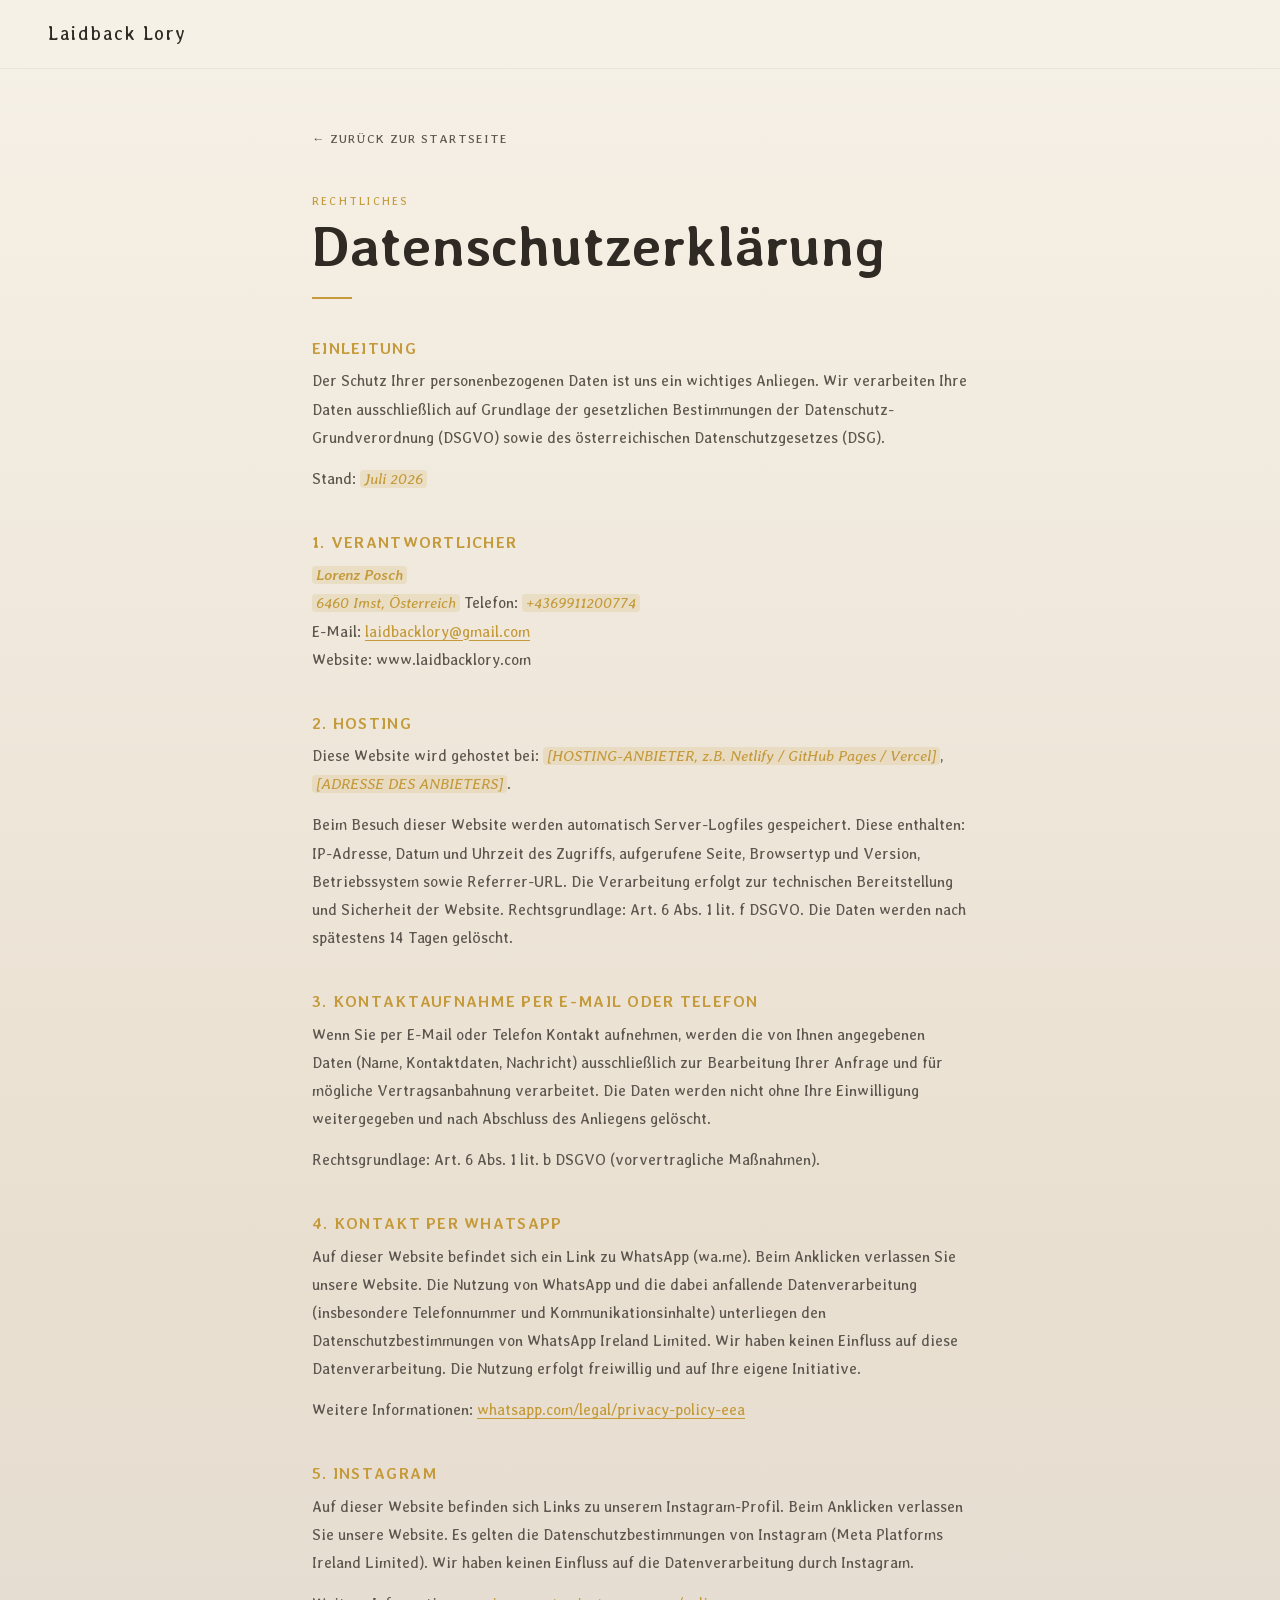
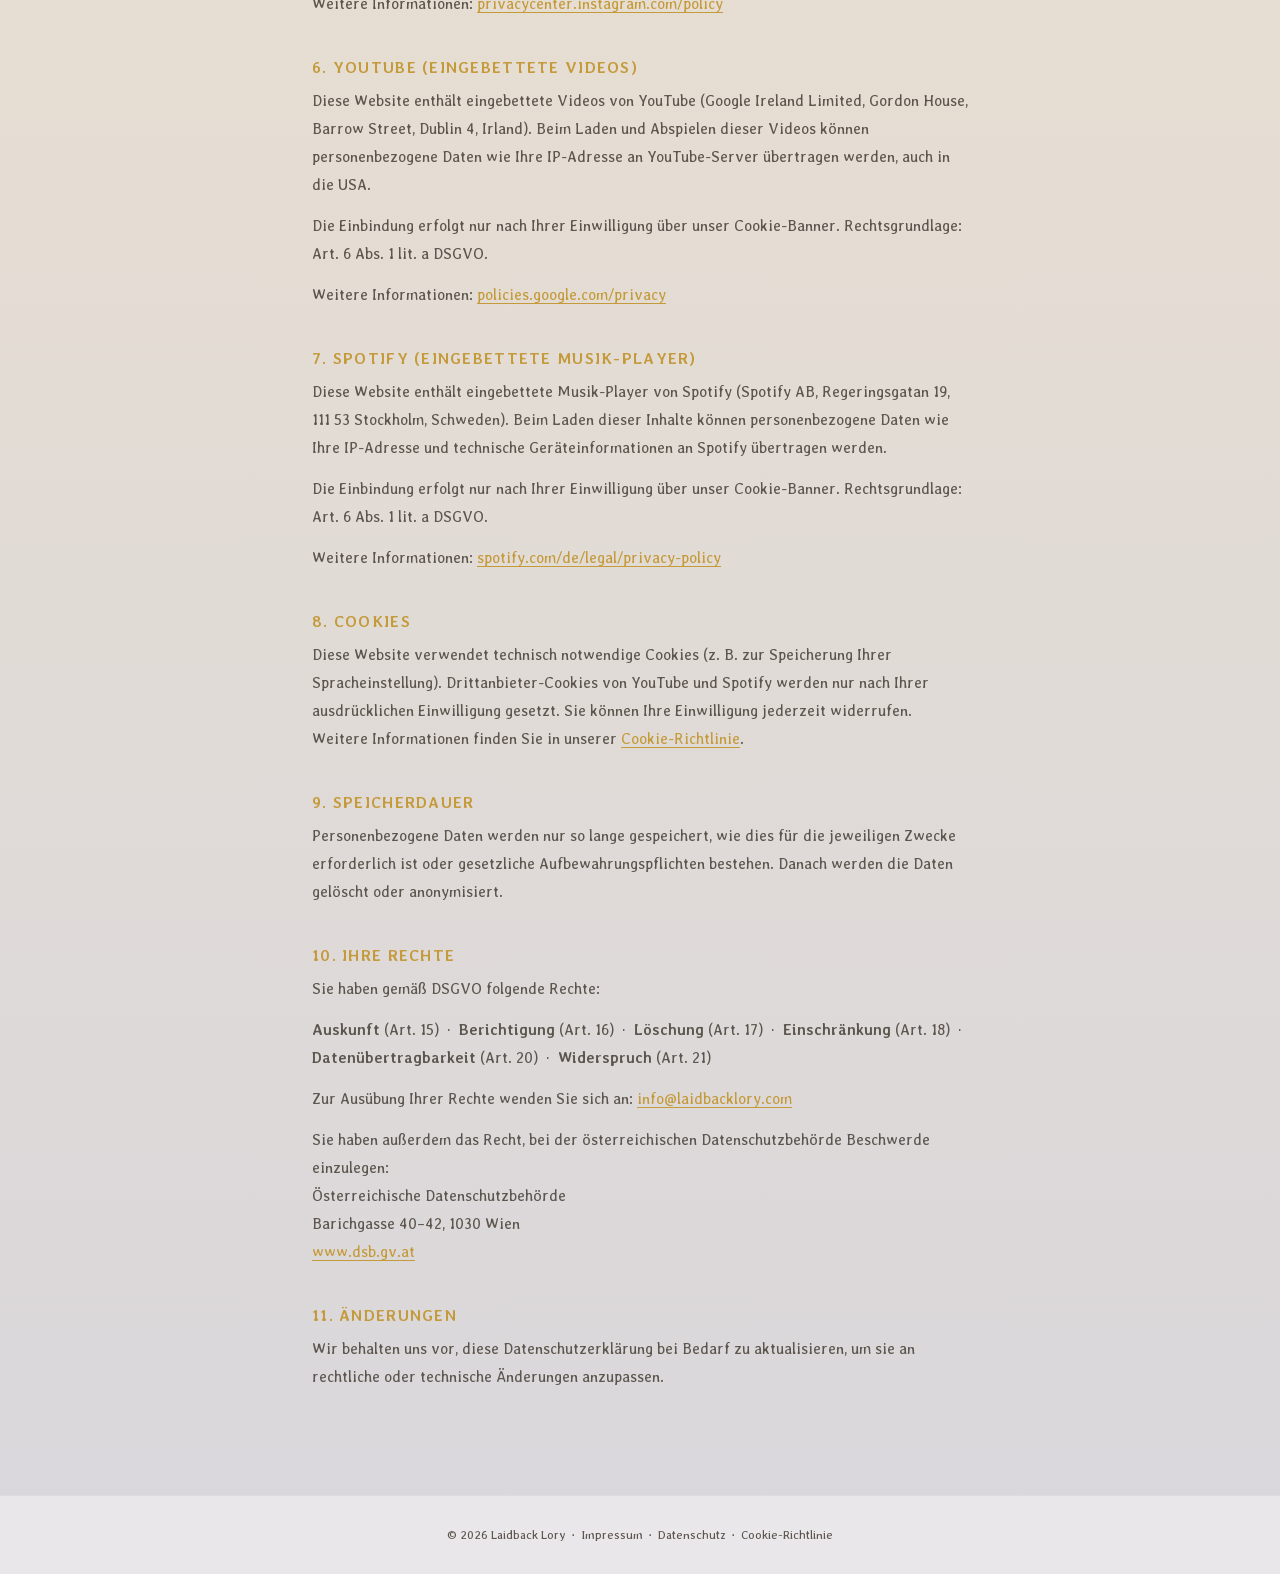
==== commit e3a021fe: "textose" ====
--- a/datenschutz.html
+++ b/datenschutz.html
@@ -40,9 +40,9 @@
       <h2>1. Verantwortlicher</h2>
       <p>
         <strong><span class="placeholder">Lorenz Posch</span></strong><br>
-        <span class="placeholder">6460 Imst, Österreich</span>, <span class="placeholder"></span> <span class="placeholder"></span>,<br>
+        <span class="placeholder">6460 Imst, Österreich</span>
         Telefon: <span class="placeholder"> +4369911200774</span><br>
-        E-Mail: <a href="mailto:info@laidbacklory.com">laidbackloryo@gmail.com</a><br>
+        E-Mail: <a href="mailto:info@laidbacklory.com">laidbacklory@gmail.com</a><br>
         Website: www.laidbacklory.com
       </p>
     </div>
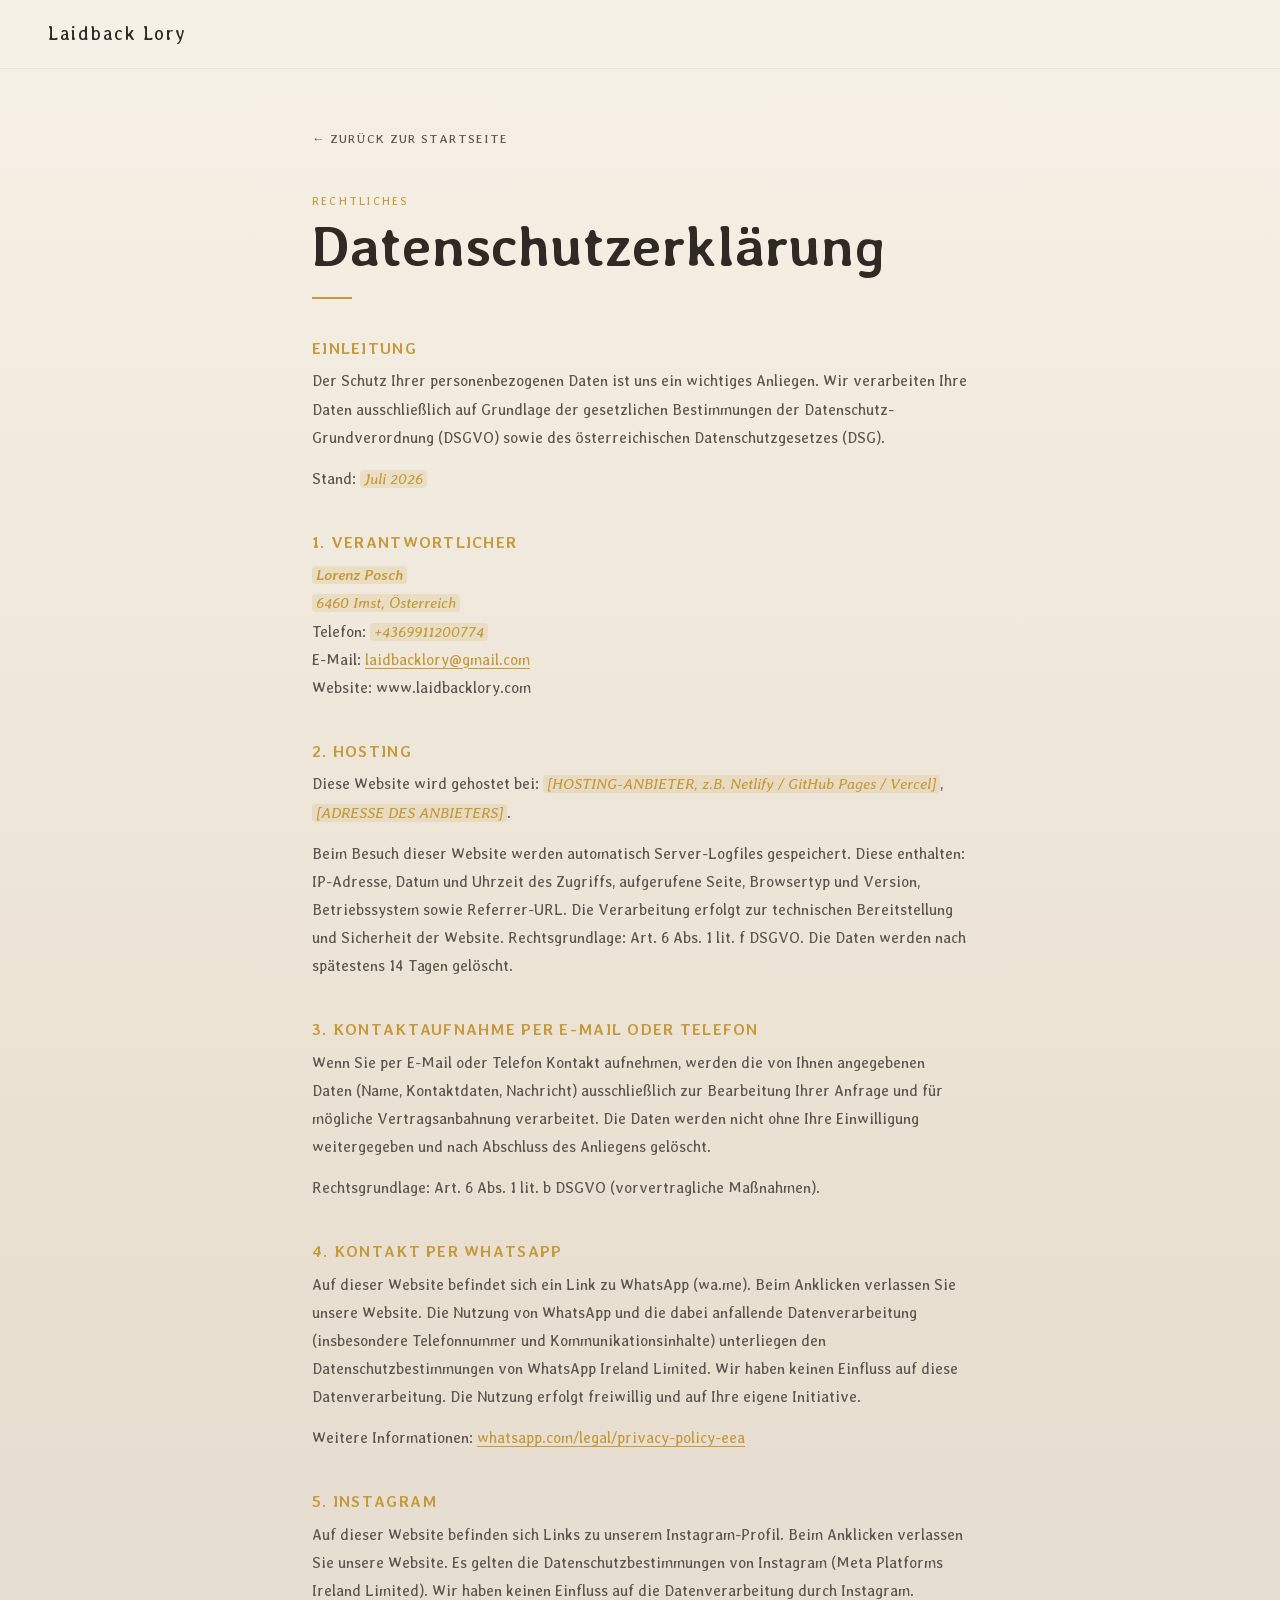
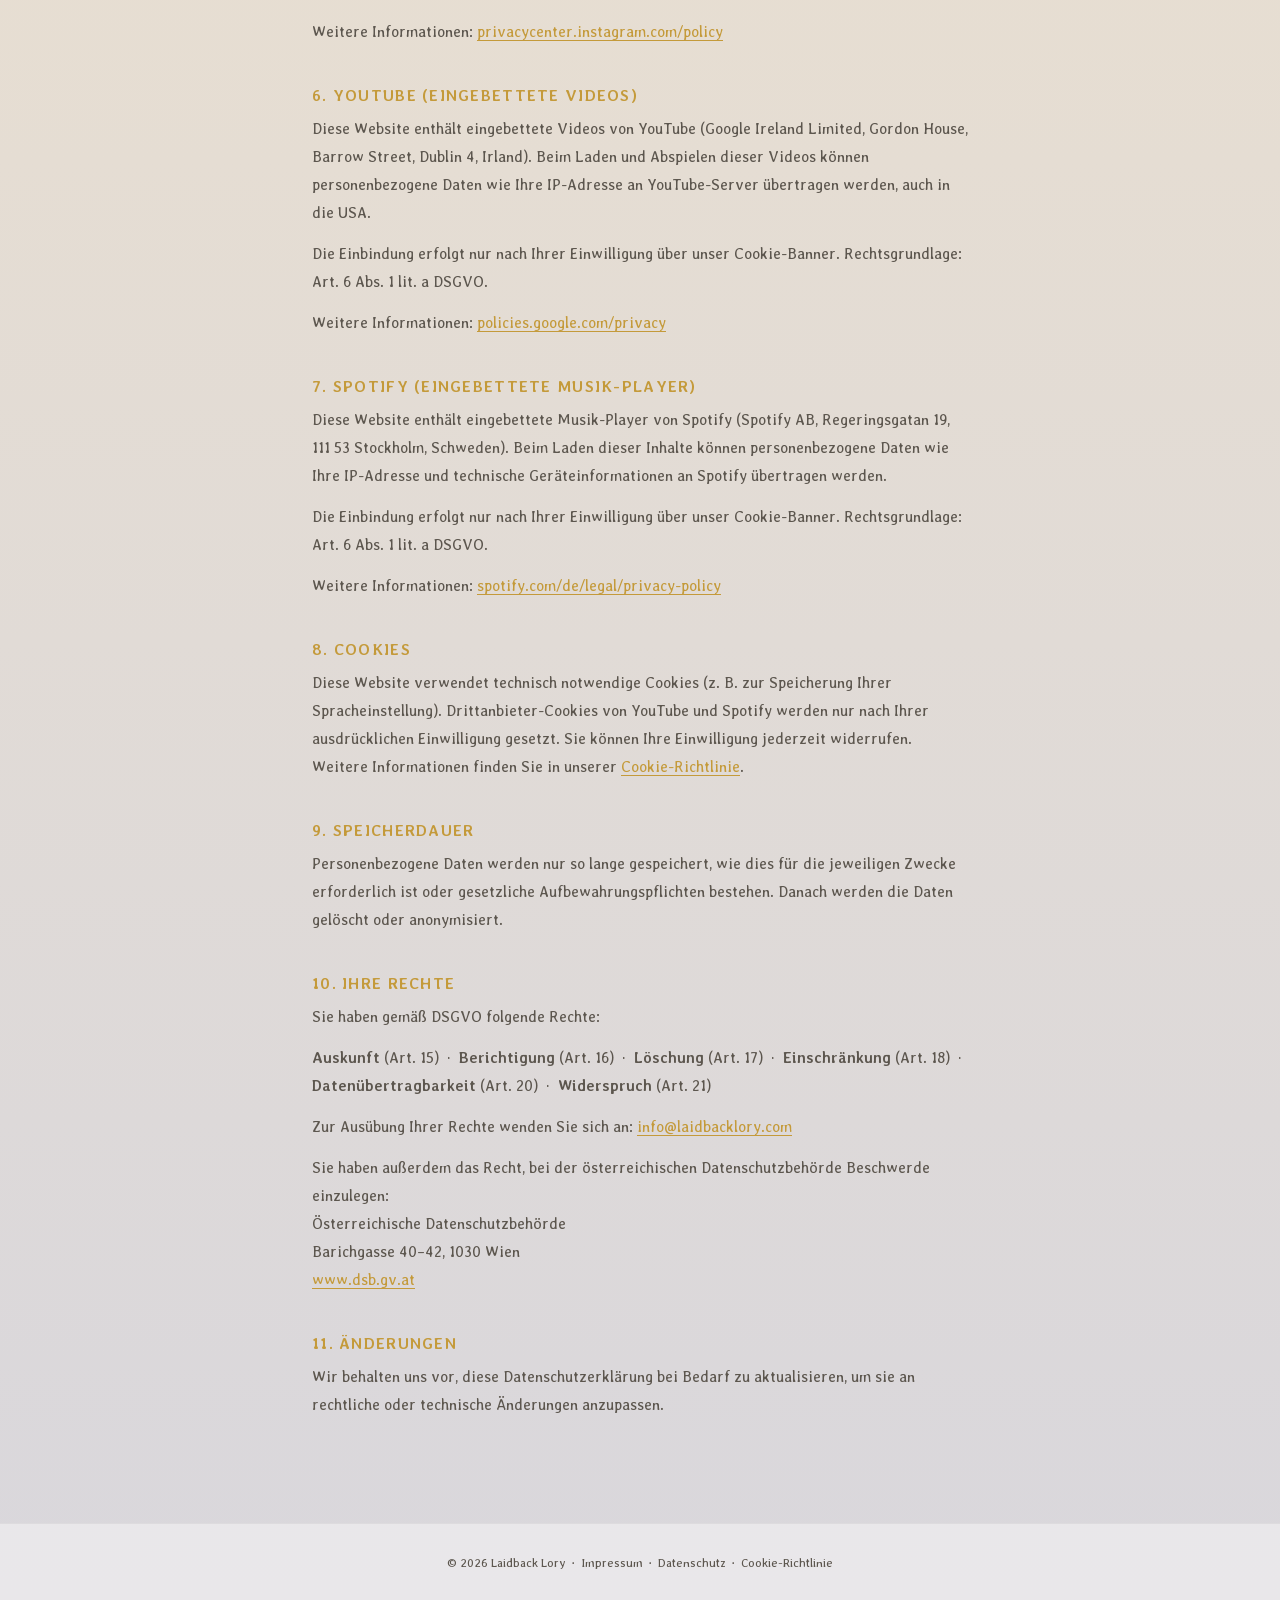
==== commit 1f32b7ef: "textose" ====
--- a/datenschutz.html
+++ b/datenschutz.html
@@ -40,7 +40,7 @@
       <h2>1. Verantwortlicher</h2>
       <p>
         <strong><span class="placeholder">Lorenz Posch</span></strong><br>
-        <span class="placeholder">6460 Imst, Österreich</span>
+        <span class="placeholder">6460 Imst, Österreich</span><br>
         Telefon: <span class="placeholder"> +4369911200774</span><br>
         E-Mail: <a href="mailto:info@laidbacklory.com">laidbacklory@gmail.com</a><br>
         Website: www.laidbacklory.com
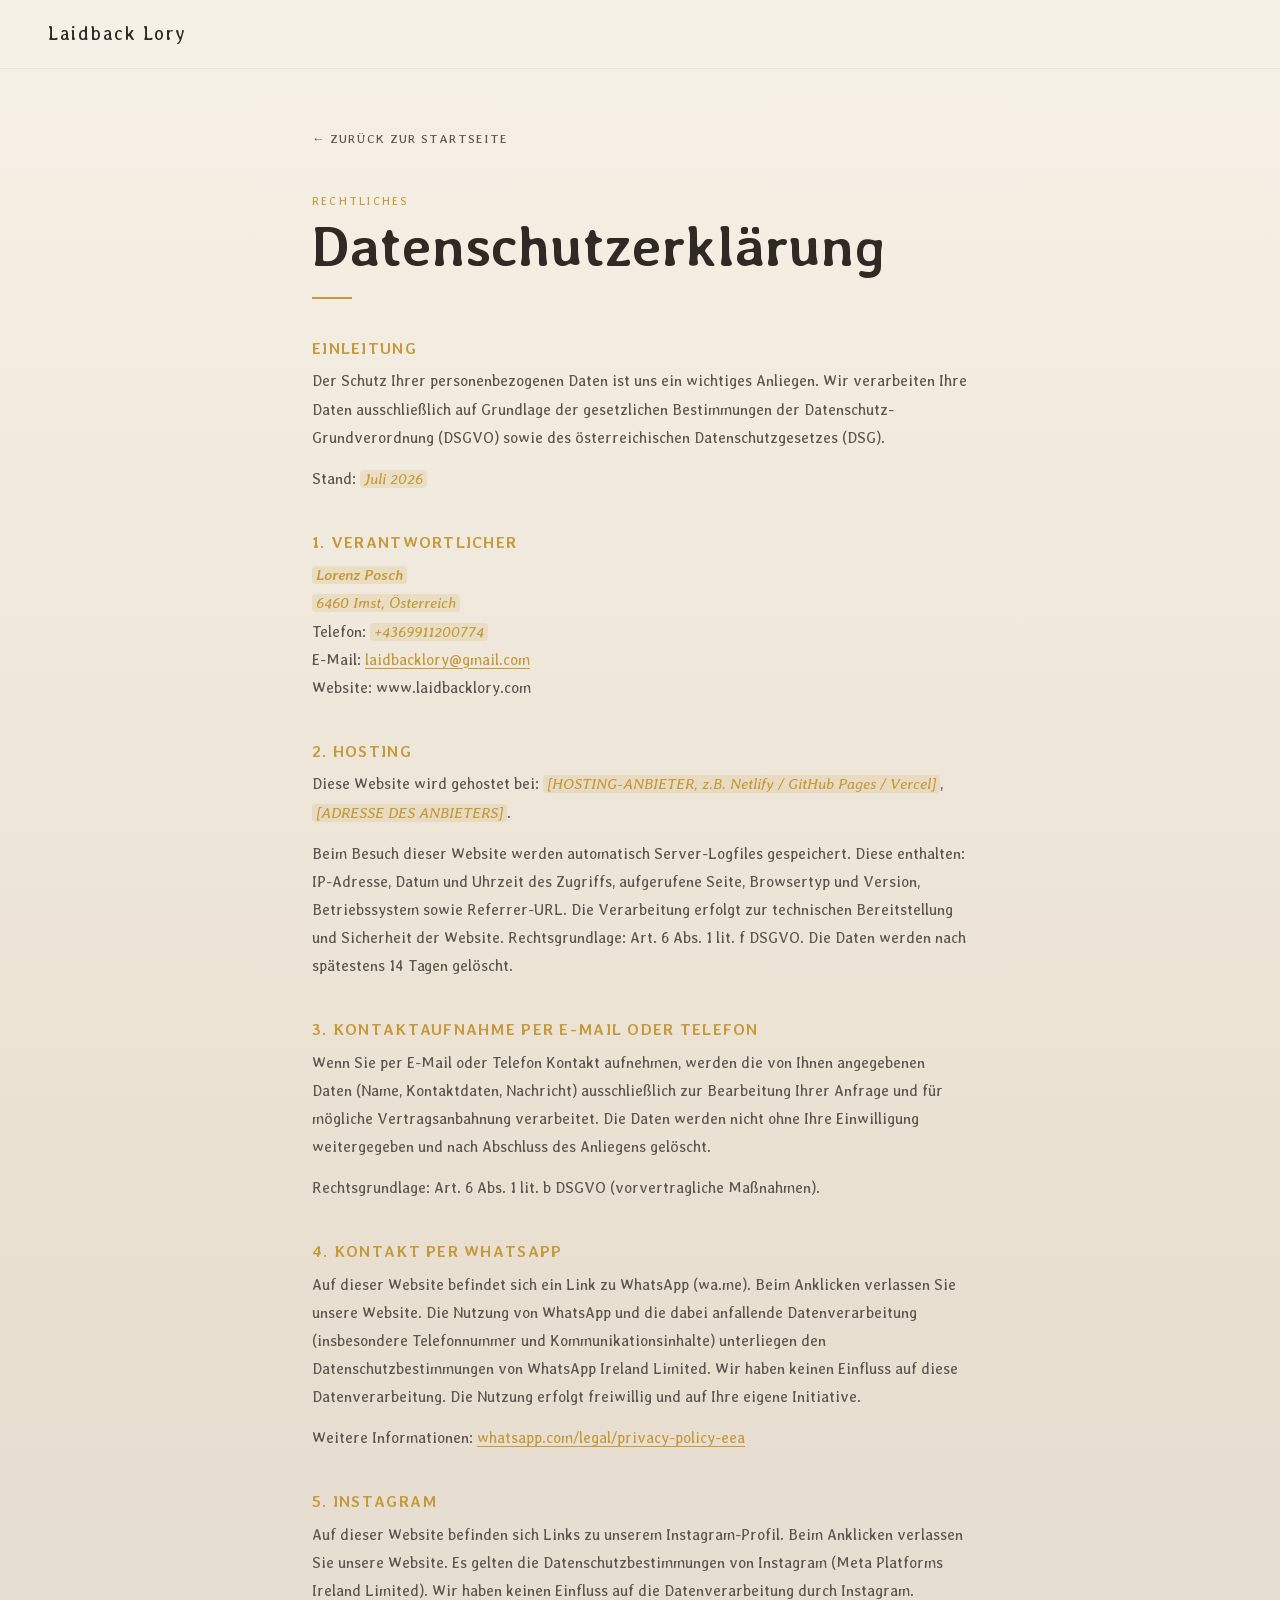
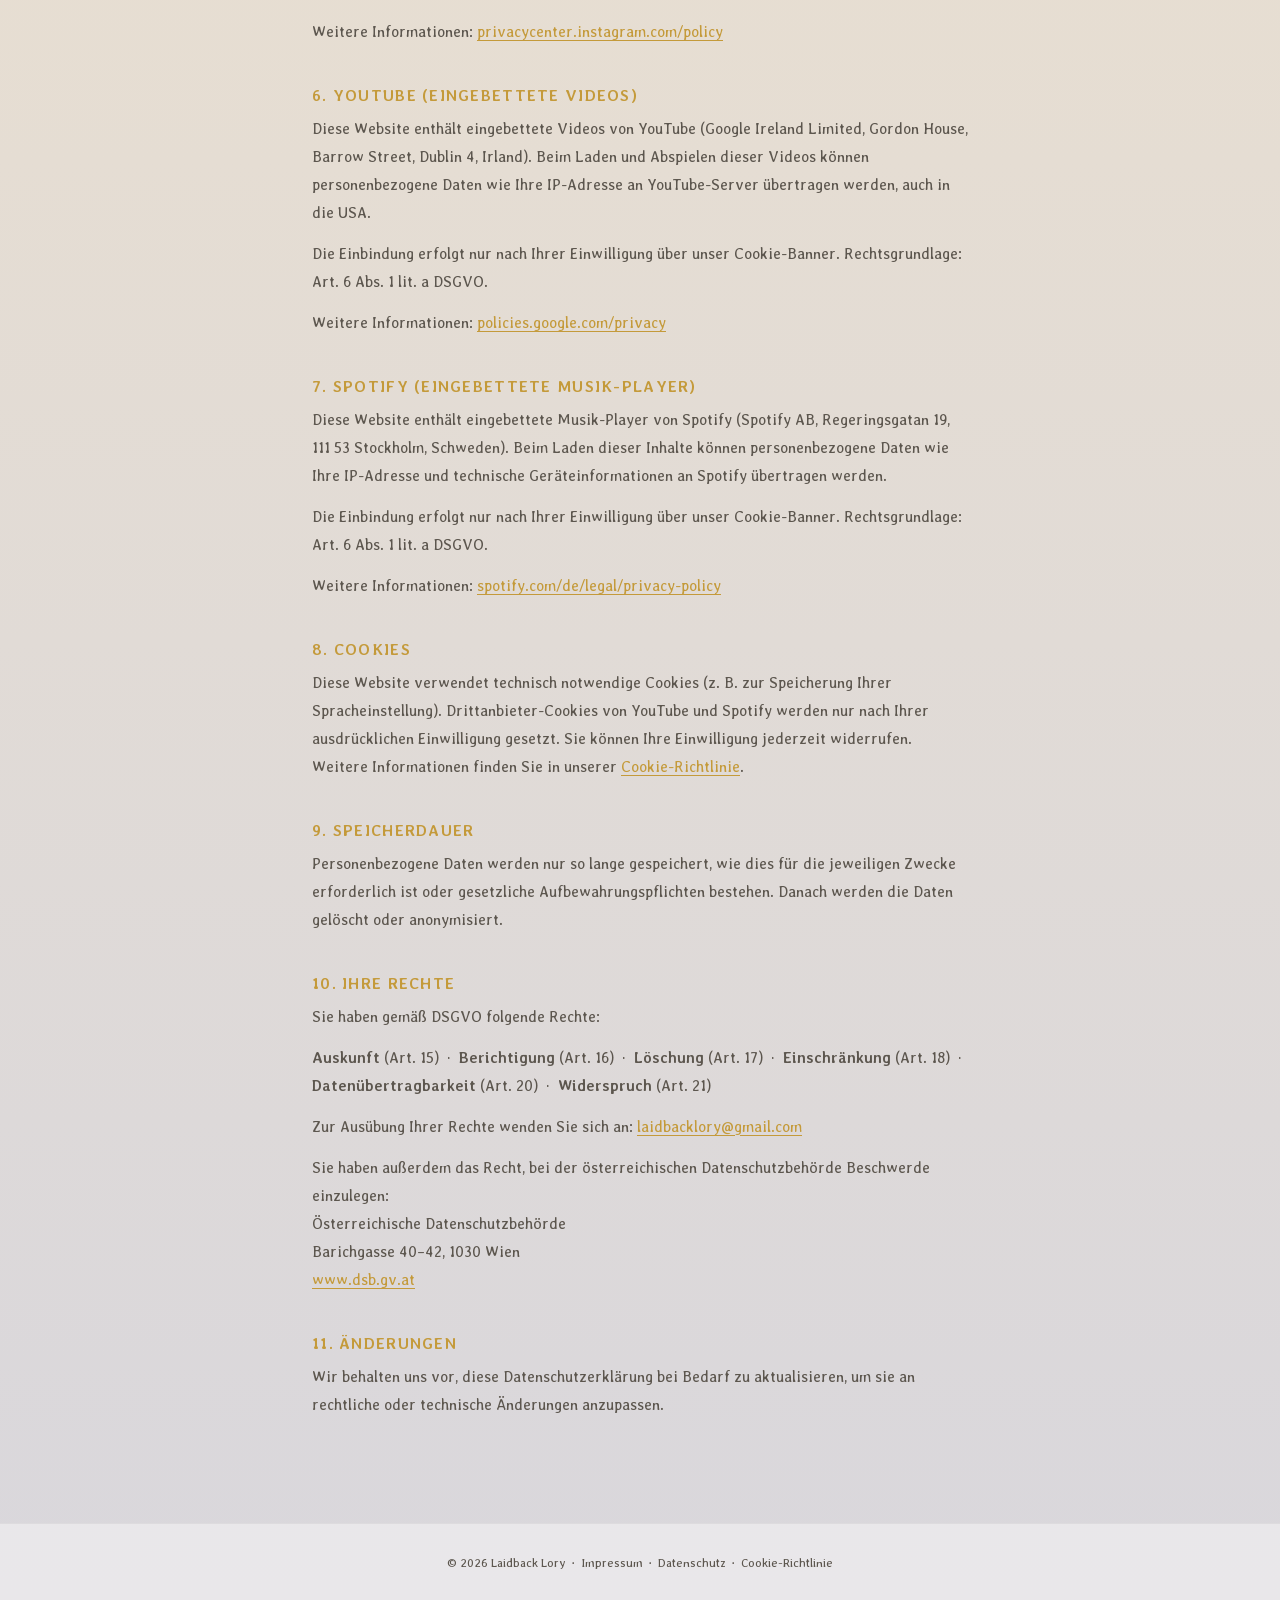
==== commit 0d550454: "textose" ====
--- a/datenschutz.html
+++ b/datenschutz.html
@@ -102,7 +102,7 @@
         <strong>Auskunft</strong> (Art. 15) &nbsp;·&nbsp; <strong>Berichtigung</strong> (Art. 16) &nbsp;·&nbsp; <strong>Löschung</strong> (Art. 17) &nbsp;·&nbsp;
         <strong>Einschränkung</strong> (Art. 18) &nbsp;·&nbsp; <strong>Datenübertragbarkeit</strong> (Art. 20) &nbsp;·&nbsp; <strong>Widerspruch</strong> (Art. 21)
       </p>
-      <p>Zur Ausübung Ihrer Rechte wenden Sie sich an: <a href="mailto:info@laidbacklory.com">info@laidbacklory.com</a></p>
+      <p>Zur Ausübung Ihrer Rechte wenden Sie sich an: <a href="mailto:info@laidbacklory.com">laidbacklory@gmail.com</a></p>
       <p>Sie haben außerdem das Recht, bei der österreichischen Datenschutzbehörde Beschwerde einzulegen:<br>
       Österreichische Datenschutzbehörde<br>
       Barichgasse 40–42, 1030 Wien<br>
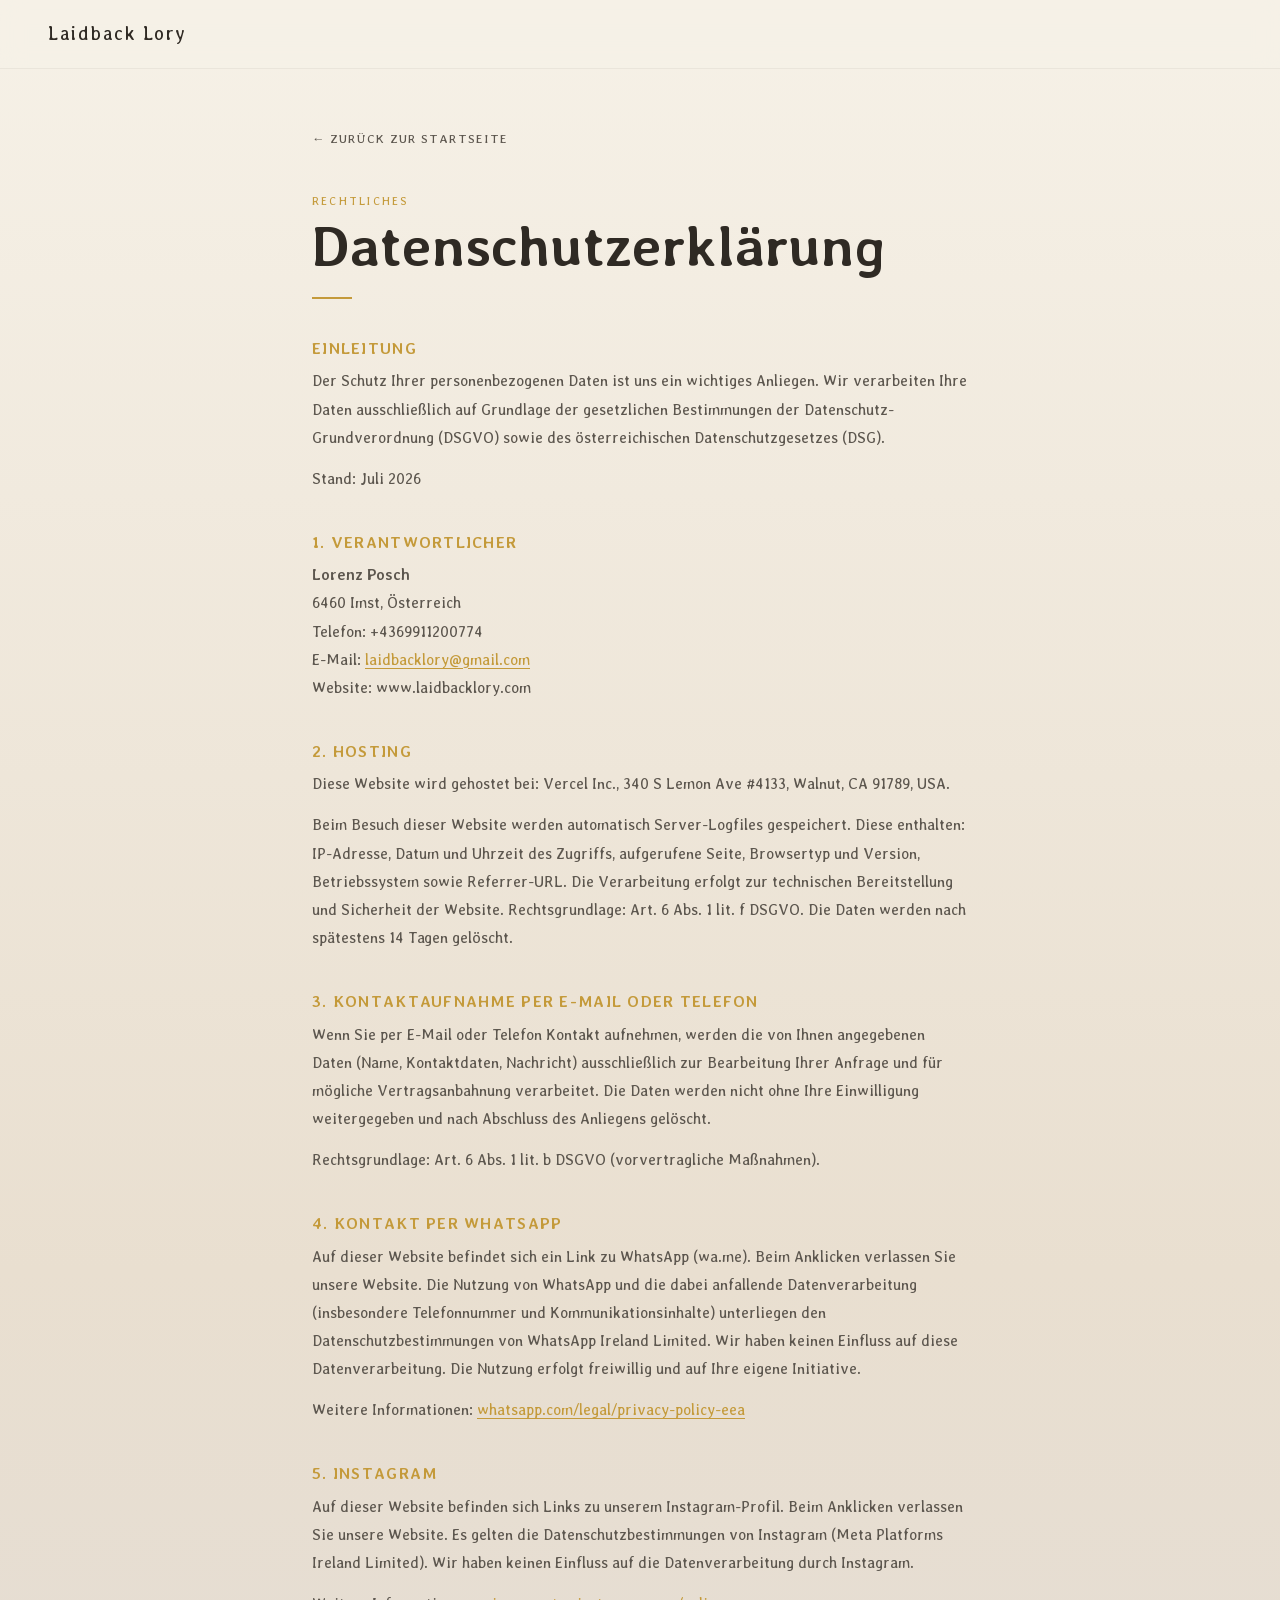
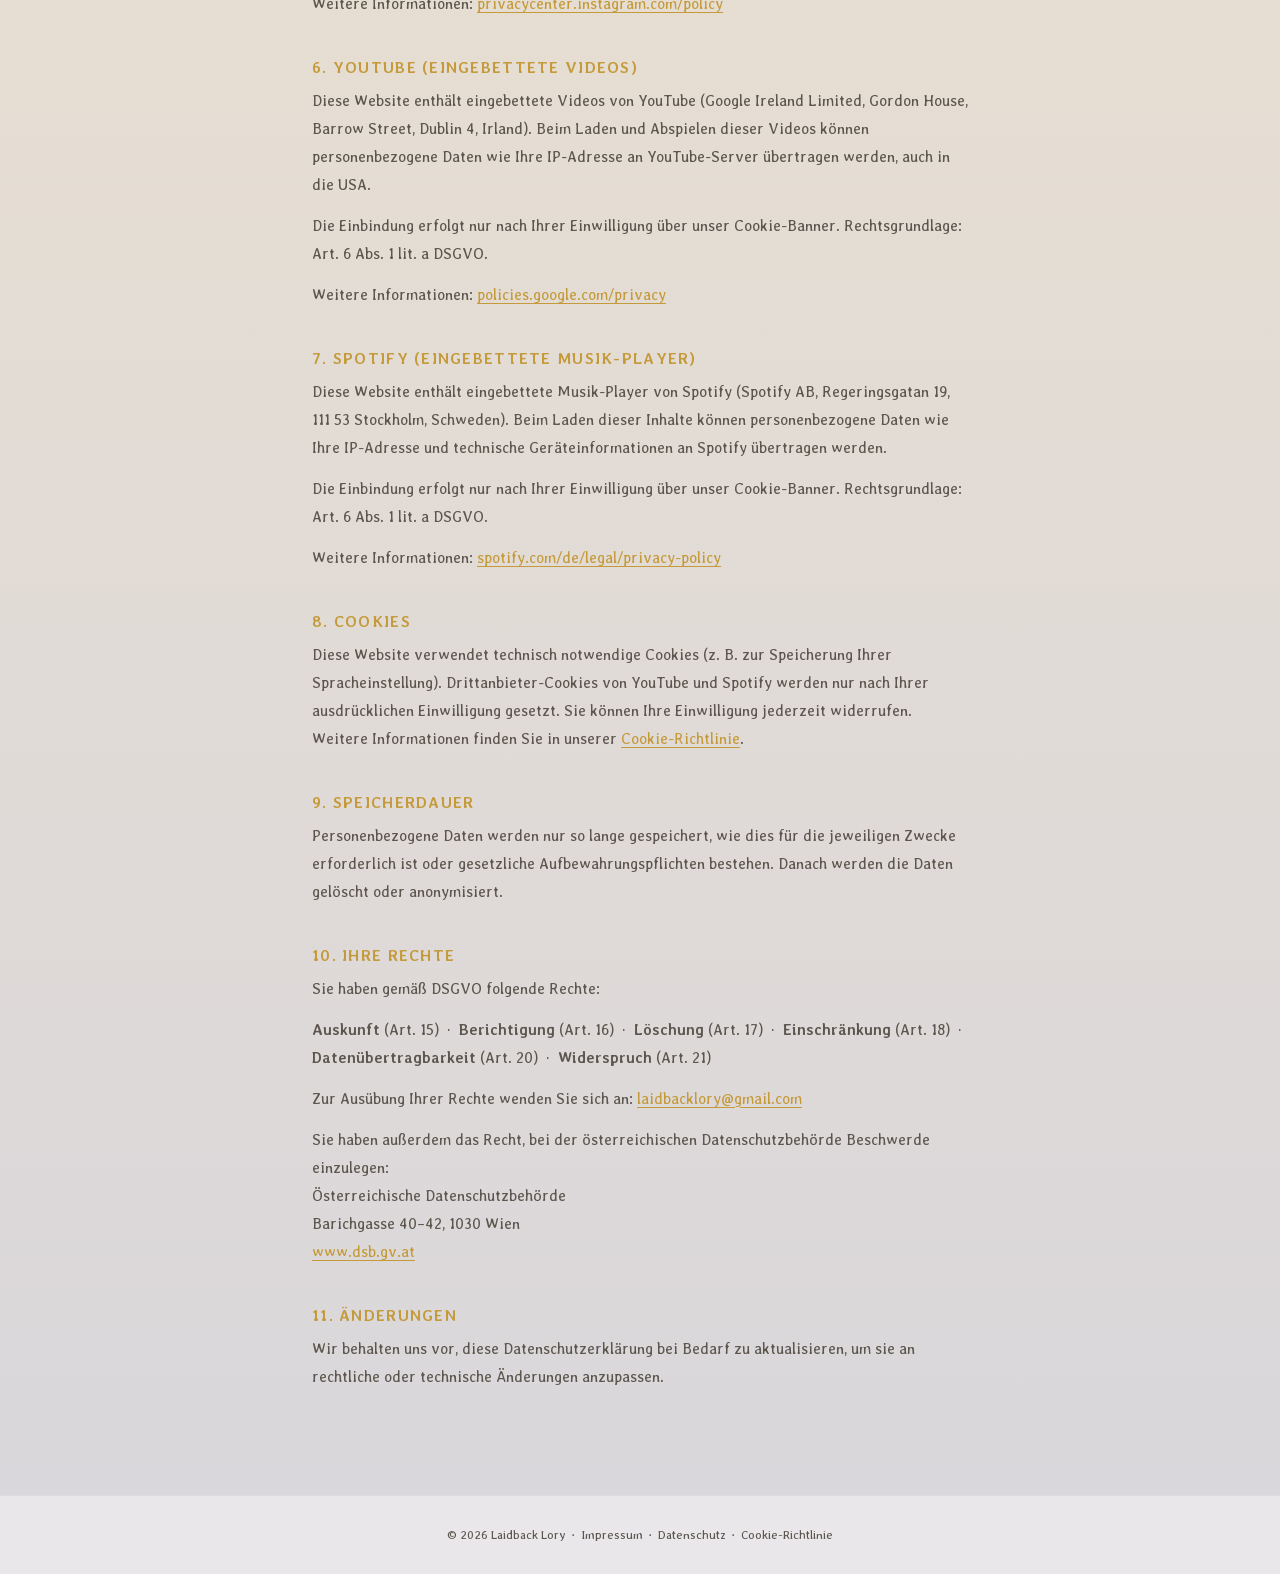
==== commit b5dfa877: "declaracion priv datps" ====
--- a/datenschutz.html
+++ b/datenschutz.html
@@ -18,7 +18,6 @@
     .legal-block a { color: var(--mustard); text-decoration: underline; text-underline-offset: 3px; }
     .back-link { display: inline-flex; align-items: center; gap: 0.4rem; font-size: 0.78rem; letter-spacing: 0.1em; text-transform: uppercase; color: var(--text-soft); margin-bottom: 3rem; transition: color 0.2s; }
     .back-link:hover { color: var(--mustard); }
-    .placeholder { background: rgba(196,154,58,0.15); border-radius: 4px; padding: 0 4px; color: #c49a3a; font-style: italic; }
   </style>
 </head>
 <body>
@@ -33,15 +32,15 @@
     <div class="legal-block">
       <h2>Einleitung</h2>
       <p>Der Schutz Ihrer personenbezogenen Daten ist uns ein wichtiges Anliegen. Wir verarbeiten Ihre Daten ausschließlich auf Grundlage der gesetzlichen Bestimmungen der Datenschutz-Grundverordnung (DSGVO) sowie des österreichischen Datenschutzgesetzes (DSG).</p>
-      <p>Stand: <span class="placeholder">Juli 2026</span></p>
+      <p>Stand: Juli 2026</p>
     </div>
 
     <div class="legal-block">
       <h2>1. Verantwortlicher</h2>
       <p>
-        <strong><span class="placeholder">Lorenz Posch</span></strong><br>
-        <span class="placeholder">6460 Imst, Österreich</span><br>
-        Telefon: <span class="placeholder"> +4369911200774</span><br>
+        <strong>Lorenz Posch</strong><br>
+        6460 Imst, Österreich<br>
+        Telefon: +4369911200774<br>
         E-Mail: <a href="mailto:info@laidbacklory.com">laidbacklory@gmail.com</a><br>
         Website: www.laidbacklory.com
       </p>
@@ -49,7 +48,7 @@
 
     <div class="legal-block">
       <h2>2. Hosting</h2>
-      <p>Diese Website wird gehostet bei: <span class="placeholder">[HOSTING-ANBIETER, z.B. Netlify / GitHub Pages / Vercel]</span>, <span class="placeholder">[ADRESSE DES ANBIETERS]</span>.</p>
+      <p>Diese Website wird gehostet bei: Vercel Inc., 340 S Lemon Ave #4133, Walnut, CA 91789, USA.</p>
       <p>Beim Besuch dieser Website werden automatisch Server-Logfiles gespeichert. Diese enthalten: IP-Adresse, Datum und Uhrzeit des Zugriffs, aufgerufene Seite, Browsertyp und Version, Betriebssystem sowie Referrer-URL. Die Verarbeitung erfolgt zur technischen Bereitstellung und Sicherheit der Website. Rechtsgrundlage: Art. 6 Abs. 1 lit. f DSGVO. Die Daten werden nach spätestens 14 Tagen gelöscht.</p>
     </div>
 
